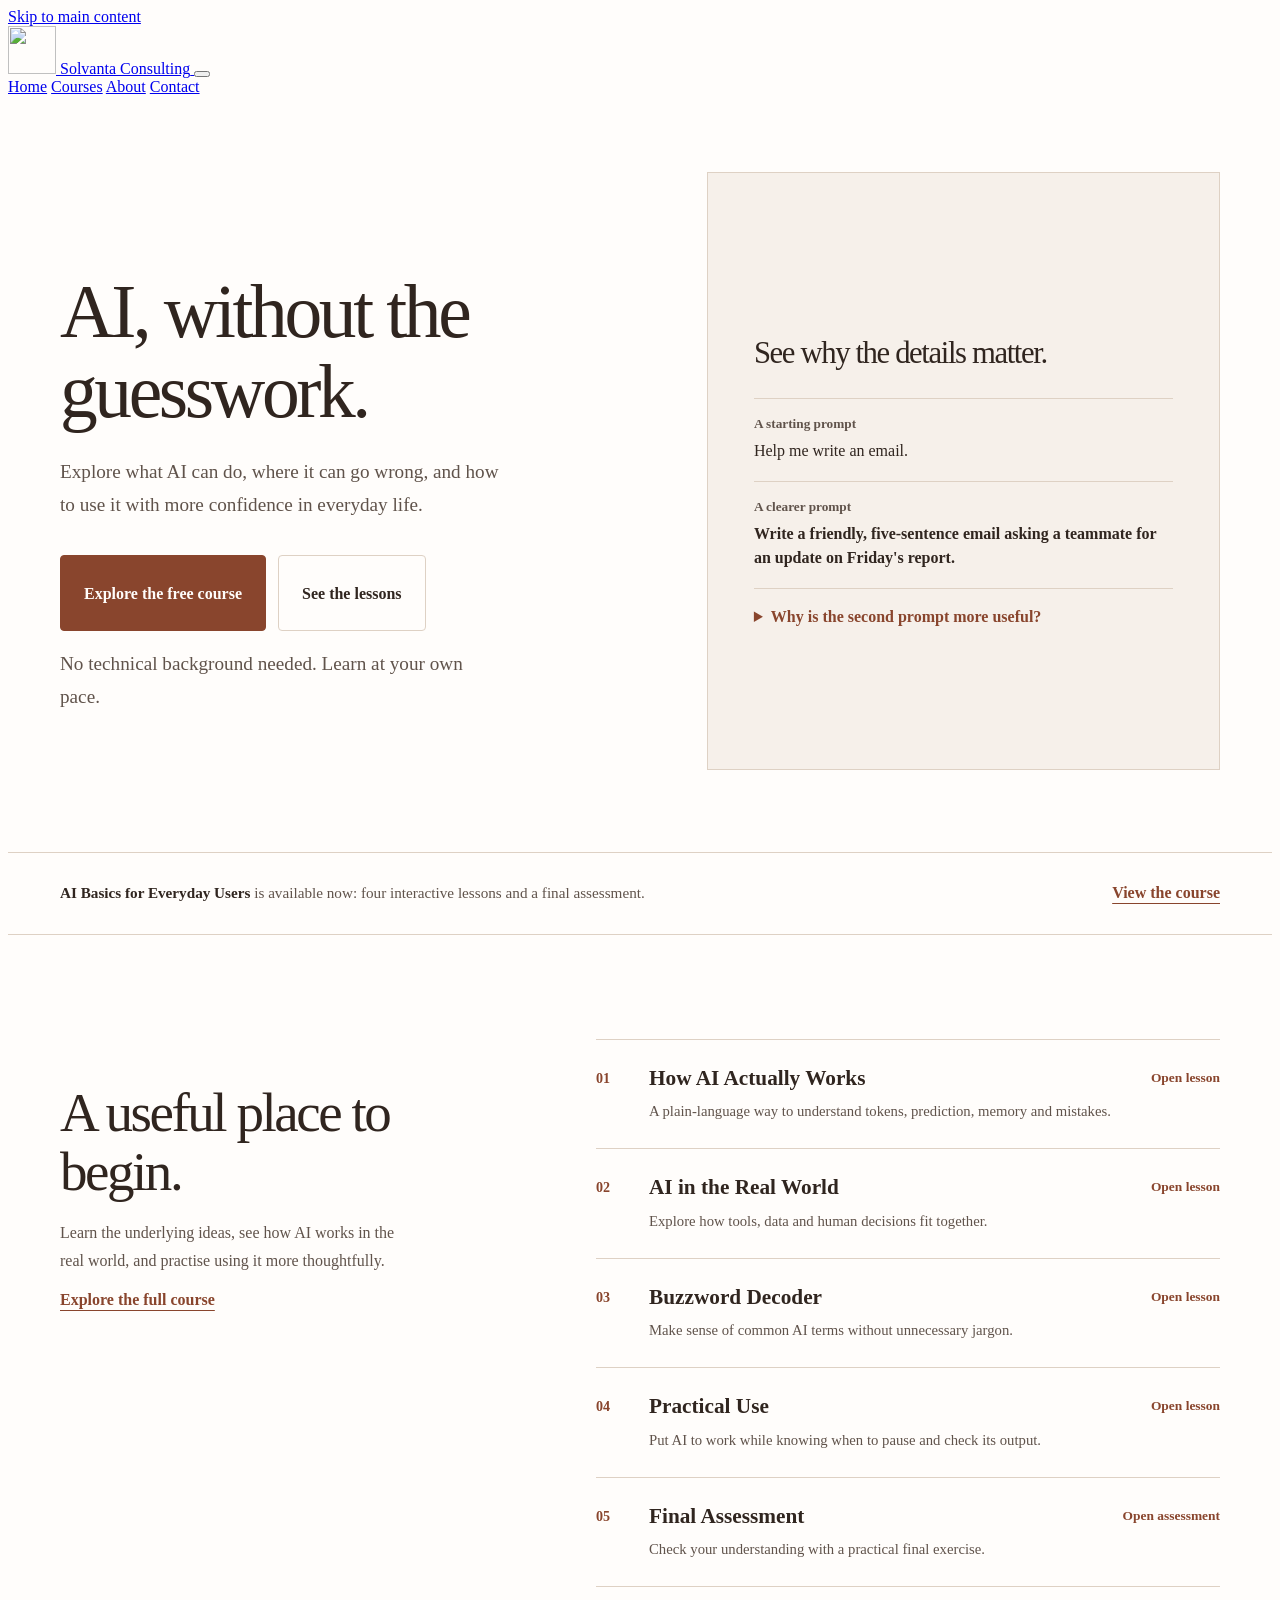
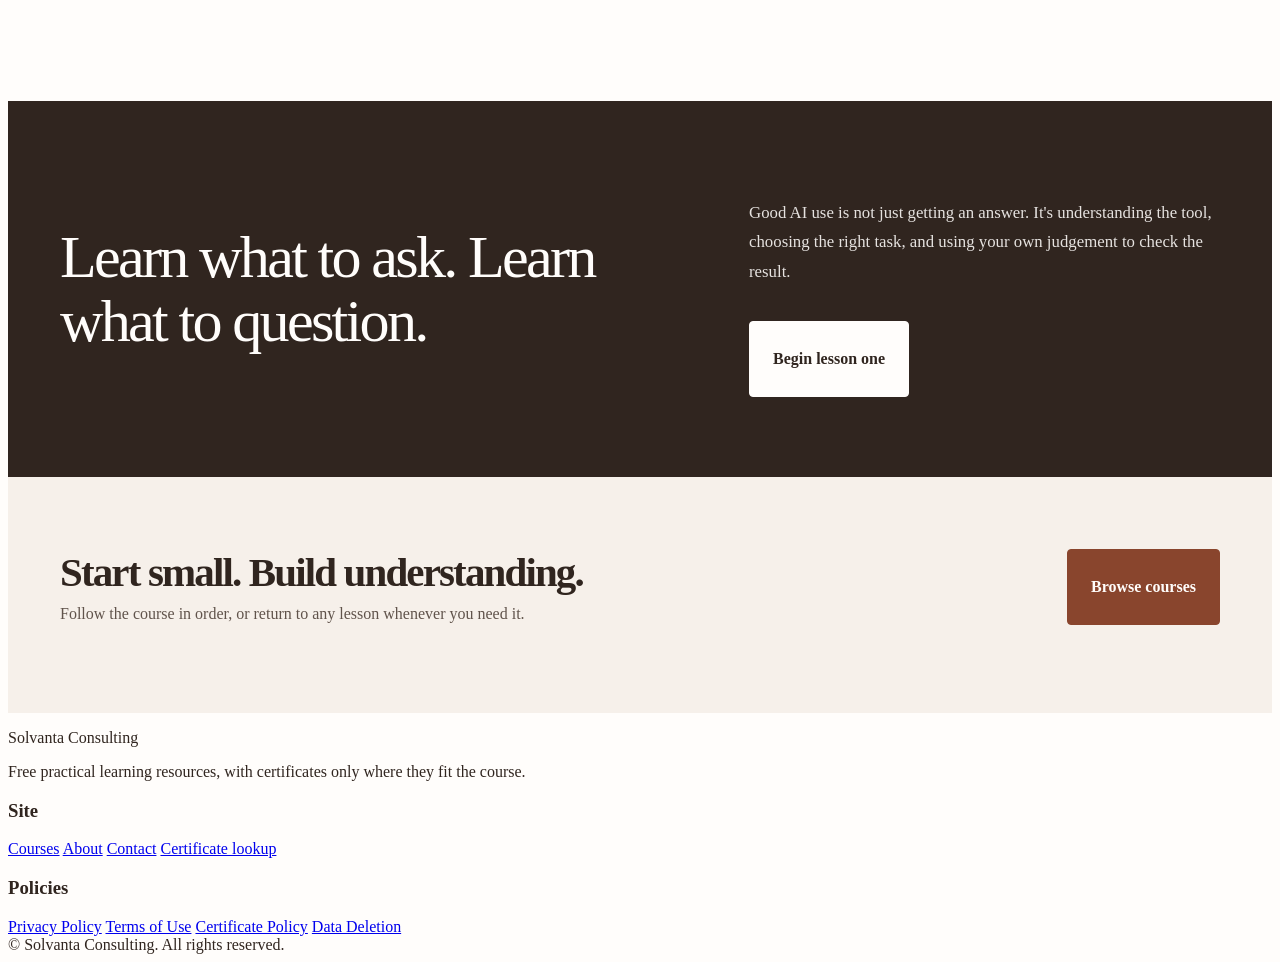
==== index.html @ 19f7e024 "Refine Solvanta homepage around practical AI learning and direct lessons" ====
<!DOCTYPE html>
<html lang='en'>
<head>
<meta charset='UTF-8' />
<meta name='viewport' content='width=device-width, initial-scale=1.0' />
<title>Solvanta Consulting | Learn AI without the guesswork</title>
<meta name='description' content='Understand AI with free, interactive lessons from Solvanta Consulting. Start with AI Basics for Everyday Users.' />
<link rel='stylesheet' href='assets/css/styles.css' />
<link rel="stylesheet" href="assets/css/editorial-learning.css" />
</head>
<body class="solvanta-home">
<a class='skip-link' href='#main-content'>Skip to main content</a>

<header class='site-header'>
<div class='header-inner'>
<a class='brand-link' href='/' aria-label='Solvanta Consulting home'>
<span class='brand-mark' aria-hidden='true'>
<img src='assets/img/logo-icon.svg' alt='' width='48' height='48' />
</span>
<span class='brand-text'>
<span class='brand-name'>Solvanta Consulting</span>
</span>
</a>
<button class='nav-toggle' type='button' aria-label='Open navigation menu' aria-expanded='false' data-nav-toggle>
<span aria-hidden='true'></span>
</button>
<nav class='site-nav' aria-label='Main navigation' data-nav-menu>
<a href='/'>Home</a>
<a href='/courses/'>Courses</a>
<a href='/about/'>About</a>
<a href='/contact/'>Contact</a>
</nav>
</div>
</header>


<main id='main-content'>
  <section class="home-hero" aria-labelledby="home-title">
    <div class="home-shell home-hero-inner">
      <div class="home-hero-copy">
        <h1 id="home-title">AI, without the guesswork.</h1>
        <p>Explore what AI can do, where it can go wrong, and how to use it with more confidence in everyday life.</p>
        <div class="home-actions">
          <a class="home-button" href="/courses/ai-basics-everyday/">Explore the free course</a>
          <a class="home-button home-button-secondary" href="#course-path">See the lessons</a>
        </div>
        <p class="home-helper">No technical background needed. Learn at your own pace.</p>
      </div>
      <aside class="home-example" aria-label="A practical example of improving an AI prompt">
        <h2>See why the details matter.</h2>
        <div class="home-prompt">
          <span class="home-prompt-label">A starting prompt</span>
          <p>Help me write an email.</p>
        </div>
        <div class="home-prompt home-prompt-improved">
          <span class="home-prompt-label">A clearer prompt</span>
          <p>Write a friendly, five-sentence email asking a teammate for an update on Friday's report.</p>
        </div>
        <details class="home-prompt-note">
          <summary>Why is the second prompt more useful?</summary>
          <p>It tells the tool what to write, who it's for, the tone to use, and how long the answer should be. The course helps you practise this kind of thinking.</p>
        </details>
      </aside>
    </div>
  </section>

  <section class="home-proof" aria-label="Course at a glance">
    <div class="home-shell home-proof-inner">
      <p><strong>AI Basics for Everyday Users</strong> is available now: four interactive lessons and a final assessment.</p>
      <a href="/courses/ai-basics-everyday/">View the course</a>
    </div>
  </section>

  <section class="home-path" id="course-path" aria-labelledby="path-title">
    <div class="home-shell home-path-layout">
      <div class="home-path-heading">
        <h2 id="path-title">A useful place to begin.</h2>
        <p>Learn the underlying ideas, see how AI works in the real world, and practise using it more thoughtfully.</p>
        <a class="home-text-link" href="/courses/ai-basics-everyday/">Explore the full course</a>
      </div>
      <ol class="home-lesson-list">
        <li><a class="home-lesson" href="/courses/ai-basics-everyday/modules/part-1-how-ai-works.html">
          <span class="home-lesson-index">01</span>
          <span><strong>How AI Actually Works</strong><small>A plain-language way to understand tokens, prediction, memory and mistakes.</small></span>
          <span class="home-lesson-open">Open lesson</span>
        </a></li>
        <li><a class="home-lesson" href="/courses/ai-basics-everyday/modules/part-2-real-world.html">
          <span class="home-lesson-index">02</span>
          <span><strong>AI in the Real World</strong><small>Explore how tools, data and human decisions fit together.</small></span>
          <span class="home-lesson-open">Open lesson</span>
        </a></li>
        <li><a class="home-lesson" href="/courses/ai-basics-everyday/modules/part-3-buzzword-decoder.html">
          <span class="home-lesson-index">03</span>
          <span><strong>Buzzword Decoder</strong><small>Make sense of common AI terms without unnecessary jargon.</small></span>
          <span class="home-lesson-open">Open lesson</span>
        </a></li>
        <li><a class="home-lesson" href="/courses/ai-basics-everyday/modules/part-4-practical-use.html">
          <span class="home-lesson-index">04</span>
          <span><strong>Practical Use</strong><small>Put AI to work while knowing when to pause and check its output.</small></span>
          <span class="home-lesson-open">Open lesson</span>
        </a></li>
        <li><a class="home-lesson" href="/courses/ai-basics-everyday/modules/assessment.html">
          <span class="home-lesson-index">05</span>
          <span><strong>Final Assessment</strong><small>Check your understanding with a practical final exercise.</small></span>
          <span class="home-lesson-open">Open assessment</span>
        </a></li>
      </ol>
    </div>
  </section>

  <section class="home-note" aria-labelledby="home-note-title">
    <div class="home-shell home-note-layout">
      <h2 id="home-note-title">Learn what to ask. Learn what to question.</h2>
      <div>
        <p>Good AI use is not just getting an answer. It's understanding the tool, choosing the right task, and using your own judgement to check the result.</p>
        <a class="home-button" href="/courses/ai-basics-everyday/modules/part-1-how-ai-works.html">Begin lesson one</a>
      </div>
    </div>
  </section>

  <section class="home-coda" aria-labelledby="home-coda-title">
    <div class="home-shell home-coda-inner">
      <div>
        <h2 id="home-coda-title">Start small. Build understanding.</h2>
        <p>Follow the course in order, or return to any lesson whenever you need it.</p>
      </div>
      <a class="home-button" href="/courses/">Browse courses</a>
    </div>
  </section>
</main>

<footer class='site-footer'>
<div class='container footer-layout'>
<div class='footer-brand'>
<p class='footer-title'>Solvanta Consulting</p>
<p class='muted'>Free practical learning resources, with certificates only where they fit the course.</p>
</div>
<div>
<h3>Site</h3>
<nav class='footer-links' aria-label='Footer site links'>
<a data-footer-link href='/courses/'>Courses</a>
<a data-footer-link href='/about/'>About</a>
<a data-footer-link href='/contact/'>Contact</a>
<a data-footer-link href='/verify/'>Certificate lookup</a>
</nav>
</div>
<div>
<h3>Policies</h3>
<nav class='footer-links' aria-label='Footer policy links'>
<a data-footer-link href='/privacy-policy/'>Privacy Policy</a>
<a data-footer-link href='/terms/'>Terms of Use</a>
<a data-footer-link href='/certificate-policy/'>Certificate Policy</a>
<a data-footer-link href='/data-deletion/'>Data Deletion</a>
</nav>
</div>
</div>
<div class='container footer-bottom'>
&copy; <span data-current-year></span> Solvanta Consulting. All rights reserved.
</div>
</footer>

<script src='assets/js/config.js?v=2'></script>
<script src='assets/js/main.js'></script>
</body>
</html>
---- assets/css/editorial-learning.css ----
/* Hallmark v2-inspired polish | Solvanta Consulting | brand: existing warm rust / editorial typography | signature: real before-and-after prompt example | preserved: static routing and course functionality */
/* Critique: replace generic marketing cards with a practical learner-first preview and direct lesson navigation. No invented metrics or social proof. */
:root {
  --home-paper: #fffdfb;
  --home-surface: #f6f0ea;
  --home-surface-strong: #efe3d7;
  --home-ink: #30251f;
  --home-ink-soft: #60534b;
  --home-accent: #89452d;
  --home-accent-hover: #6f3421;
  --home-line: #ded1c4;
  --home-white: #ffffff;
  --home-focus: #c4663e;
  --home-on-accent: #fffdfb;
  --home-shadow: 0 18px 44px rgba(48,37,31,.08);
}
html, body { overflow-x: clip; }
body.solvanta-home,
body.solvanta-courses {
  background: var(--home-paper);
  color: var(--home-ink);
}
.solvanta-home .site-header,
.solvanta-courses .site-header {
  background: var(--home-paper);
}
.solvanta-home main h1,
.solvanta-home main h2,
.solvanta-courses main h1,
.solvanta-courses main h2 {
  color: var(--home-ink);
  overflow-wrap: break-word;
  min-width: 0;
  letter-spacing: -.045em;
  line-height: 1.06;
}
.solvanta-home main p,
.solvanta-courses main p {
  color: var(--home-ink-soft);
}
.home-shell {
  width: min(100% - 56px, 1160px);
  margin-inline: auto;
}
.home-button {
  display: inline-flex;
  min-height: 50px;
  align-items: center;
  justify-content: center;
  border: 1px solid var(--home-accent);
  border-radius: 4px;
  padding: 12px 23px;
  background: var(--home-accent);
  color: var(--home-on-accent);
  text-decoration: none;
  font-family: var(--font-body);
  font-weight: 750;
  line-height: 1.2;
  transition: background .2s ease, color .2s ease, transform .2s ease;
}
.home-button:hover { background: var(--home-accent-hover); border-color: var(--home-accent-hover); transform: translateY(-2px); }
.home-button-secondary {
  background: transparent;
  color: var(--home-ink);
  border-color: var(--home-line);
}
.home-button-secondary:hover {
  background: var(--home-surface);
  color: var(--home-ink);
  border-color: var(--home-accent);
}
.solvanta-home main a:focus-visible,
.solvanta-home main summary:focus-visible,
.solvanta-courses main a:focus-visible,
.solvanta-courses main summary:focus-visible {
  outline: 3px solid var(--home-focus);
  outline-offset: 4px;
  transition: none;
}
.home-hero {
  border-bottom: 1px solid var(--home-line);
  background: var(--home-paper);
}
.home-hero-inner {
  display: grid;
  grid-template-columns: minmax(0, 1fr) minmax(0, .9fr);
  gap: clamp(42px, 6vw, 88px);
  align-items: center;
  min-height: 598px;
  padding-block: 76px 82px;
}
.home-hero-copy { min-width: 0; }
.home-hero h1 {
  max-width: 700px;
  margin-bottom: 24px;
  font-size: clamp(3.5rem, 5.9vw, 5.85rem);
  font-weight: 500;
}
.home-hero-copy > p {
  max-width: 440px;
  font-size: clamp(1.06rem, 1.5vw, 1.2rem);
  line-height: 1.7;
}
.home-actions { display: flex; flex-wrap: wrap; gap: 12px; margin-top: 34px; }
.home-helper { margin-top: 17px; font-size: .88rem; }
.home-example {
  align-self: stretch;
  min-width: 0;
  display: flex;
  flex-direction: column;
  justify-content: center;
  padding: clamp(28px, 4vw, 46px);
  background: var(--home-surface);
  border: 1px solid var(--home-line);
}
.home-example h2 {
  margin-bottom: 28px;
  max-width: 375px;
  font-family: var(--font-display);
  font-size: clamp(1.65rem, 2.4vw, 2.45rem);
  font-weight: 500;
}
.home-prompt {
  padding: 17px 0 18px;
  border-top: 1px solid var(--home-line);
}
.home-prompt p {
  margin: 7px 0 0;
  color: var(--home-ink) !important;
  font-size: 1rem;
  line-height: 1.5;
}
.home-prompt-label {
  display: block;
  color: var(--home-ink-soft);
  font-family: var(--font-body);
  font-size: .83rem;
  font-weight: 650;
}
.home-prompt-improved p { font-weight: 650; }
.home-prompt-note { border-top: 1px solid var(--home-line); padding-top: 14px; }
.home-prompt-note summary {
  color: var(--home-accent);
  font-weight: 750;
  cursor: pointer;
  padding: 5px 0;
}
.home-prompt-note p { margin: 10px 0 0; font-size: .93rem; line-height: 1.6; }
.home-proof {
  border-bottom: 1px solid var(--home-line);
  background: var(--home-paper);
}
.home-proof-inner {
  display: flex;
  justify-content: space-between;
  align-items: center;
  gap: 30px;
  padding-block: 29px;
}
.home-proof p { margin: 0; line-height: 1.5; font-size: .95rem; }
.home-proof strong { color: var(--home-ink); font-weight: 750; }
.home-proof a,
.home-text-link {
  color: var(--home-accent);
  font-weight: 750;
  text-underline-offset: 5px;
}
.home-path {
  padding-block: 104px 114px;
}
.home-path-layout {
  display: grid;
  grid-template-columns: minmax(0, .82fr) minmax(0, 1.18fr);
  gap: clamp(50px, 8vw, 115px);
}
.home-path-heading {
  max-width: 390px;
  align-self: start;
  position: sticky;
  top: 120px;
}
.home-path h2 {
  margin-bottom: 18px;
  font-size: clamp(2.65rem, 4.3vw, 4.4rem);
  font-weight: 500;
}
.home-path-heading p { max-width: 340px; line-height: 1.75; }
.home-lesson-list { margin: 0; padding: 0; list-style: none; border-top: 1px solid var(--home-line); }
.home-lesson-list li { margin: 0; padding: 0; border-bottom: 1px solid var(--home-line); }
.home-lesson {
  display: grid;
  grid-template-columns: 35px minmax(0, 1fr) auto;
  align-items: start;
  gap: 18px;
  padding: 25px 0;
  color: var(--home-ink);
  text-decoration: none;
  transition: padding .2s ease, background .2s ease;
}
.home-lesson:hover { padding-inline: 10px; background: var(--home-surface); }
.home-lesson-index { padding-top: 5px; color: var(--home-accent); font-size: .88rem; font-weight: 700; }
.home-lesson strong {
  display: block;
  font-size: clamp(1.08rem, 1.8vw, 1.33rem);
  font-weight: 750;
  line-height: 1.3;
}
.home-lesson small { display: block; margin-top: 8px; color: var(--home-ink-soft); font-size: .92rem; line-height: 1.55; }
.home-lesson-open { padding-top: 5px; color: var(--home-accent); font-size: .84rem; font-weight: 750; white-space: nowrap; }
.home-note {
  background: var(--home-ink);
  padding: 80px 0;
}
.home-note-layout {
  display: grid;
  grid-template-columns: minmax(0, 1.12fr) minmax(0, .88fr);
  gap: clamp(36px, 7vw, 92px);
  align-items: center;
}
.home-note h2 {
  color: var(--home-on-accent) !important;
  margin: 0;
  max-width: 660px;
  font-family: var(--font-display);
  font-size: clamp(2.5rem, 4.7vw, 4.7rem);
  font-weight: 500;
}
.home-note p { color: var(--home-on-accent) !important; opacity: .88; line-height: 1.75; font-size: 1.05rem; }
.home-note .home-button {
  margin-top: 18px;
  background: var(--home-on-accent);
  color: var(--home-ink);
  border-color: var(--home-on-accent);
}
.home-note .home-button:hover {
  background: var(--home-surface-strong);
  border-color: var(--home-surface-strong);
}
.home-coda {
  padding: 72px 0 88px;
  background: var(--home-surface);
}
.home-coda-inner { display: flex; align-items: center; justify-content: space-between; gap: 35px; }
.home-coda h2 { margin: 0; font-size: clamp(2.1rem, 3.2vw, 3.2rem); }
.home-coda p { margin: 10px 0 0; }
.home-coda .home-button { white-space: nowrap; }
/* Course catalogue */
.catalog-hero {
  padding: 96px 0 80px;
  border-bottom: 1px solid var(--home-line);
}
.catalog-hero h1 {
  max-width: 780px;
  font-size: clamp(3.7rem, 7vw, 6.7rem);
  margin-bottom: 22px;
  font-weight: 500;
}
.catalog-hero p { max-width: 650px; font-size: 1.17rem; line-height: 1.75; }
.catalog-feature { padding: 86px 0 68px; }
.catalog-feature-inner {
  display: grid;
  grid-template-columns: minmax(0, 1.05fr) minmax(0, .95fr);
  gap: clamp(42px, 6vw, 80px);
  align-items: end;
}
.catalog-feature h2 { max-width: 690px; font-size: clamp(2.6rem, 4.4vw, 4.45rem); font-weight: 500; }
.catalog-feature p { max-width: 520px; font-size: 1.04rem; line-height: 1.75; }
.catalog-meta {
  display: flex;
  gap: 10px 25px;
  flex-wrap: wrap;
  margin: 0 0 20px;
  color: var(--home-ink-soft);
  font-size: .9rem;
}
.catalog-meta span { display: inline-block; }
.catalog-feature .home-actions { margin-top: 24px; }
.catalog-modules { background: var(--home-surface); padding: 74px 0 98px; }
.catalog-modules-intro { max-width: 740px; margin-bottom: 35px; }
.catalog-modules h2 { font-size: clamp(2.4rem, 3.6vw, 3.5rem); font-weight: 500; margin-bottom: 12px; }
.catalog-modules-intro p { line-height: 1.7; }
.catalog-modules .home-lesson-list { border-color: var(--home-line); }
.catalog-modules .home-lesson { padding: 22px 0; grid-template-columns: 45px minmax(0, 1fr) auto; }
.catalog-modules .home-lesson:hover { background: var(--home-surface-strong); }
.catalog-end { padding: 82px 0 94px; }
.catalog-end-inner { display: flex; justify-content: space-between; gap: 35px; align-items: center; }
.catalog-end h2 { max-width: 700px; margin: 0; font-size: clamp(2.25rem, 3.9vw, 3.75rem); font-weight: 500; }
@media (max-width: 940px) {
  .home-shell { width: min(100% - 42px, 1160px); }
  .home-hero-inner { gap: 36px; min-height: auto; }
  .home-hero h1 { font-size: clamp(3.2rem, 6.5vw, 5rem); }
  .home-example { padding: 26px; }
  .home-path-layout { gap: 40px; }
}
@media (max-width: 720px) {
  .home-shell { width: min(100% - 36px, 1160px); }
  .home-hero-inner,
  .home-path-layout,
  .home-note-layout,
  .catalog-feature-inner { grid-template-columns: minmax(0, 1fr); }
  .home-hero-inner { padding-block: 58px 66px; gap: 32px; }
  .home-hero h1 { font-size: clamp(3.2rem, 10vw, 4.7rem); }
  .home-example { padding: 25px; }
  .home-example h2 { max-width: none; }
  .home-proof-inner, .home-coda-inner, .catalog-end-inner { flex-direction: column; align-items: flex-start; }
  .home-proof-inner { gap: 14px; padding-block: 24px; }
  .home-path { padding-block: 72px 78px; }
  .home-path-heading { position: static; }
  .home-path h2 { font-size: clamp(2.6rem, 8vw, 3.6rem); }
  .home-note { padding: 62px 0; }
  .home-coda { padding: 62px 0; }
  .catalog-hero { padding: 68px 0 58px; }
  .catalog-feature { padding-block: 68px; }
  .catalog-feature-inner { align-items: start; }
  .catalog-modules { padding-block: 60px 78px; }
  .catalog-end { padding-block: 68px; }
}
@media (max-width: 520px) {
  .home-shell { width: min(100% - 28px, 1160px); }
  .home-hero h1 { font-size: clamp(2.85rem, 11vw, 3.7rem); }
  .home-actions { flex-direction: column; align-items: stretch; }
  .home-button { width: 100%; text-align: center; }
  .home-lesson, .catalog-modules .home-lesson { gap: 10px; grid-template-columns: 25px minmax(0, 1fr); }
  .home-lesson-open { grid-column: 2; padding: 0; }
  .catalog-hero h1 { font-size: clamp(3.25rem, 12vw, 5rem); }
}
@media (prefers-reduced-motion: reduce) {
  .solvanta-home main *,
  .solvanta-courses main * {
    animation: none !important;
    transition: none !important;
    scroll-behavior: auto !important;
  }
}
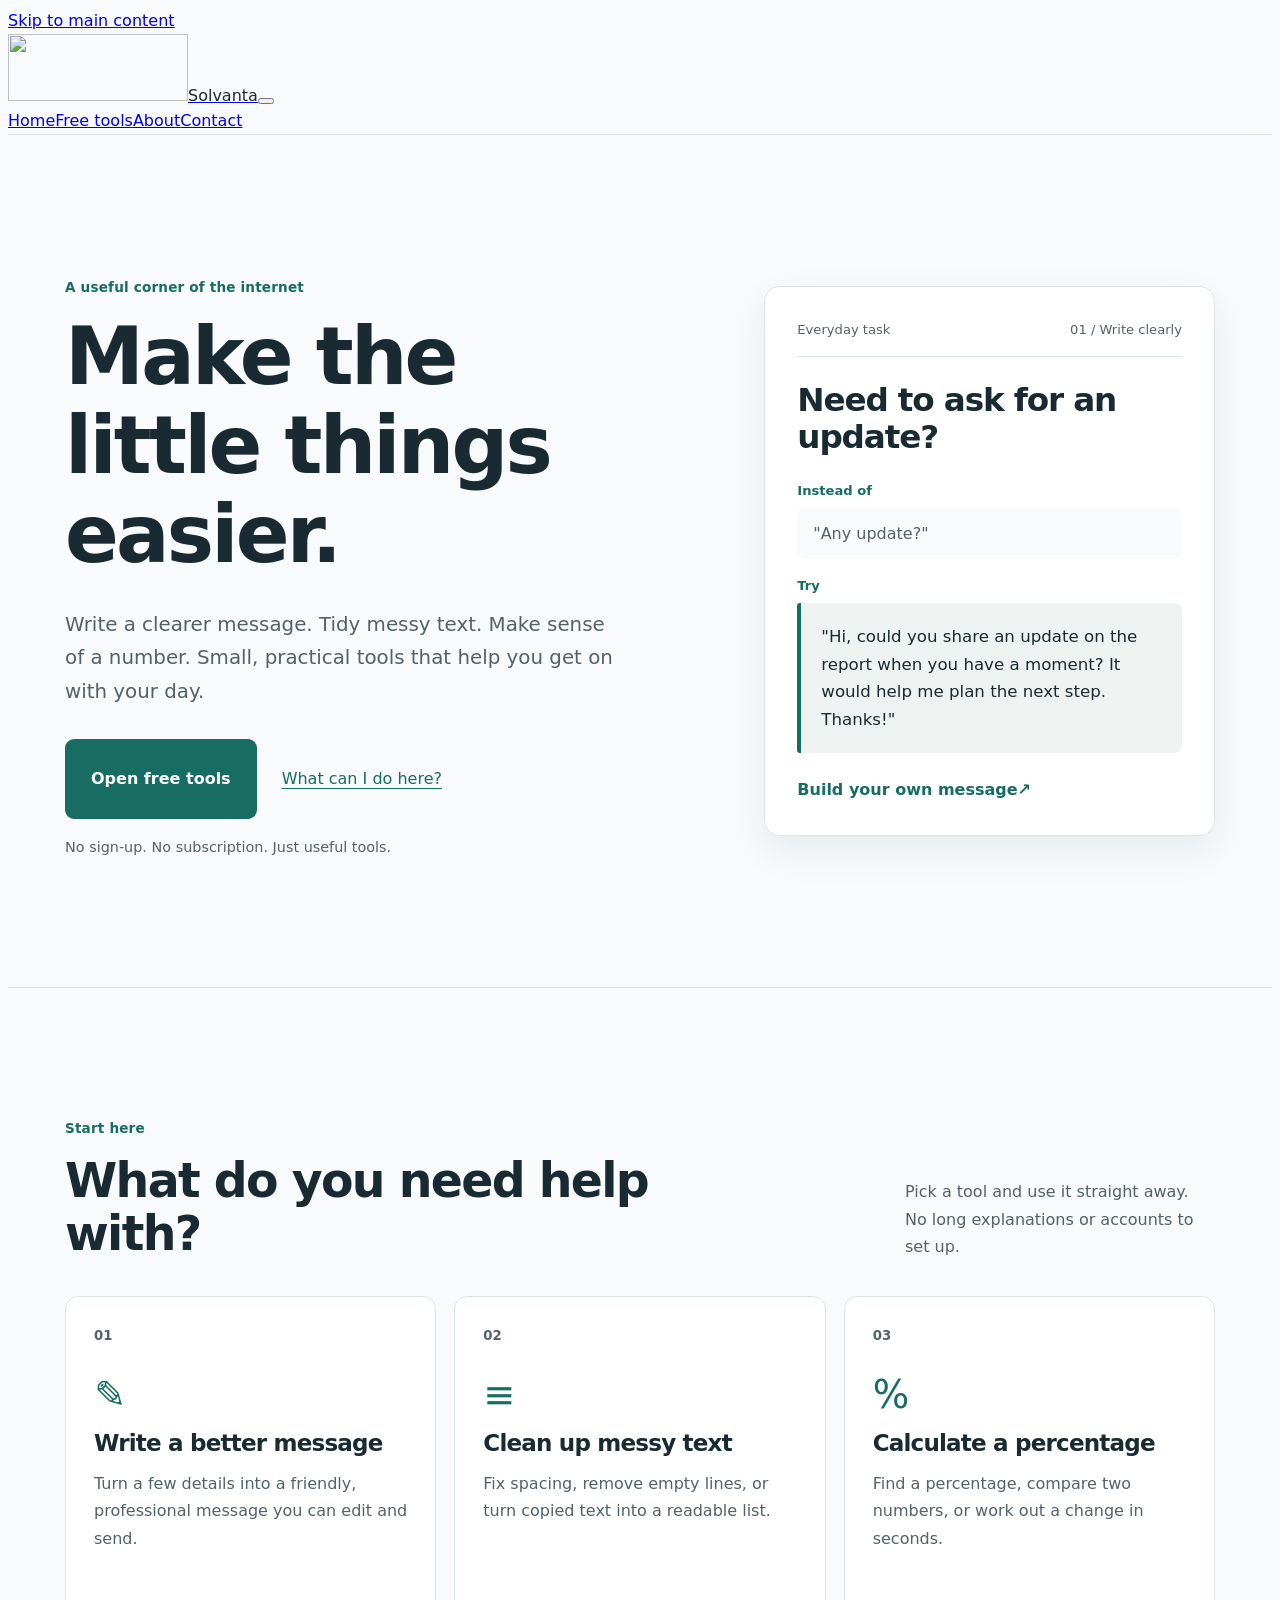
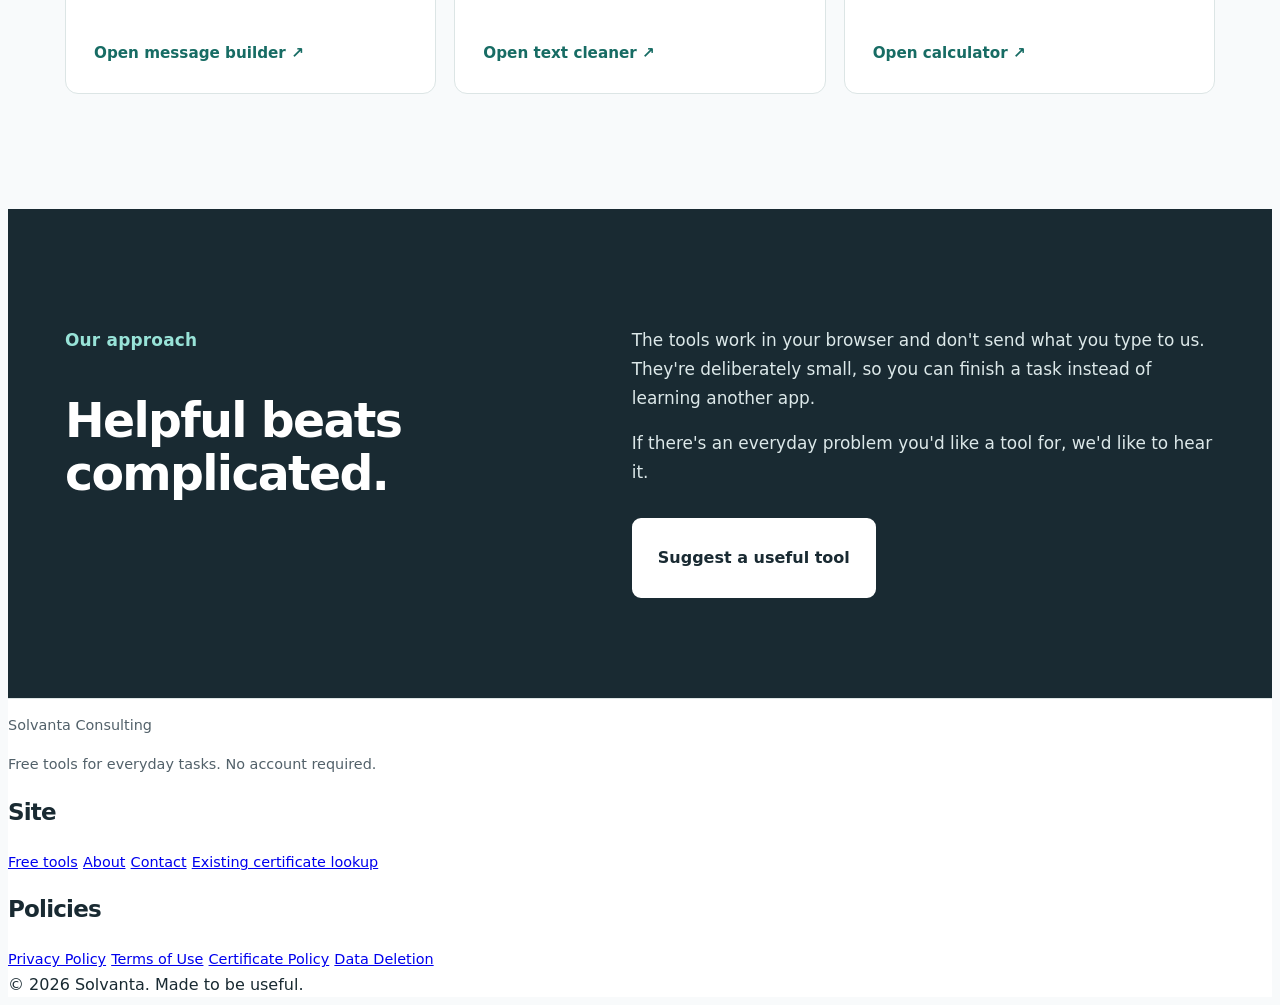
==== commit 9f9bc914: "Retire courses and relaunch Solvanta as free practical tools" ====
--- a/index.html
+++ b/index.html
@@ -1,165 +1,30 @@
-<!DOCTYPE html>
-<html lang='en'>
+<!doctype html>
+<html lang="en">
 <head>
-<meta charset='UTF-8' />
-<meta name='viewport' content='width=device-width, initial-scale=1.0' />
-<title>Solvanta Consulting | Learn AI without the guesswork</title>
-<meta name='description' content='Understand AI with free, interactive lessons from Solvanta Consulting. Start with AI Basics for Everyday Users.' />
-<link rel='stylesheet' href='assets/css/styles.css' />
-<link rel="stylesheet" href="assets/css/editorial-learning.css" />
+<meta charset="utf-8">
+<meta name="viewport" content="width=device-width,initial-scale=1">
+<meta name="theme-color" content="#f8fafb">
+<title>Free practical tools for everyday tasks | Solvanta</title>
+<meta name="description" content="Free browser-based tools to write clearer messages, clean copied text and calculate percentages. No account needed.">
+<meta property="og:type" content="website">
+<meta property="og:title" content="Free practical tools for everyday tasks | Solvanta">
+<meta property="og:description" content="Free browser-based tools to write clearer messages, clean copied text and calculate percentages. No account needed.">
+<meta property="og:image" content="https://solvantaconsulting.com/assets/img/logo-primary.svg">
+<link rel="icon" href="/assets/img/favicon.svg" type="image/svg+xml">
+<link rel="stylesheet" href="/assets/css/styles.css">
+<link rel="stylesheet" href="/assets/css/solvanta-tools.css">
 </head>
-<body class="solvanta-home">
-<a class='skip-link' href='#main-content'>Skip to main content</a>
-
-<header class='site-header'>
-<div class='header-inner'>
-<a class='brand-link' href='/' aria-label='Solvanta Consulting home'>
-<span class='brand-mark' aria-hidden='true'>
-<img src='assets/img/logo-icon.svg' alt='' width='48' height='48' />
-</span>
-<span class='brand-text'>
-<span class='brand-name'>Solvanta Consulting</span>
-</span>
-</a>
-<button class='nav-toggle' type='button' aria-label='Open navigation menu' aria-expanded='false' data-nav-toggle>
-<span aria-hidden='true'></span>
-</button>
-<nav class='site-nav' aria-label='Main navigation' data-nav-menu>
-<a href='/'>Home</a>
-<a href='/courses/'>Courses</a>
-<a href='/about/'>About</a>
-<a href='/contact/'>Contact</a>
-</nav>
-</div>
-</header>
-
-
-<main id='main-content'>
-  <section class="home-hero" aria-labelledby="home-title">
-    <div class="home-shell home-hero-inner">
-      <div class="home-hero-copy">
-        <h1 id="home-title">AI, without the guesswork.</h1>
-        <p>Explore what AI can do, where it can go wrong, and how to use it with more confidence in everyday life.</p>
-        <div class="home-actions">
-          <a class="home-button" href="/courses/ai-basics-everyday/">Explore the free course</a>
-          <a class="home-button home-button-secondary" href="#course-path">See the lessons</a>
-        </div>
-        <p class="home-helper">No technical background needed. Learn at your own pace.</p>
-      </div>
-      <aside class="home-example" aria-label="A practical example of improving an AI prompt">
-        <h2>See why the details matter.</h2>
-        <div class="home-prompt">
-          <span class="home-prompt-label">A starting prompt</span>
-          <p>Help me write an email.</p>
-        </div>
-        <div class="home-prompt home-prompt-improved">
-          <span class="home-prompt-label">A clearer prompt</span>
-          <p>Write a friendly, five-sentence email asking a teammate for an update on Friday's report.</p>
-        </div>
-        <details class="home-prompt-note">
-          <summary>Why is the second prompt more useful?</summary>
-          <p>It tells the tool what to write, who it's for, the tone to use, and how long the answer should be. The course helps you practise this kind of thinking.</p>
-        </details>
-      </aside>
-    </div>
-  </section>
-
-  <section class="home-proof" aria-label="Course at a glance">
-    <div class="home-shell home-proof-inner">
-      <p><strong>AI Basics for Everyday Users</strong> is available now: four interactive lessons and a final assessment.</p>
-      <a href="/courses/ai-basics-everyday/">View the course</a>
-    </div>
-  </section>
-
-  <section class="home-path" id="course-path" aria-labelledby="path-title">
-    <div class="home-shell home-path-layout">
-      <div class="home-path-heading">
-        <h2 id="path-title">A useful place to begin.</h2>
-        <p>Learn the underlying ideas, see how AI works in the real world, and practise using it more thoughtfully.</p>
-        <a class="home-text-link" href="/courses/ai-basics-everyday/">Explore the full course</a>
-      </div>
-      <ol class="home-lesson-list">
-        <li><a class="home-lesson" href="/courses/ai-basics-everyday/modules/part-1-how-ai-works.html">
-          <span class="home-lesson-index">01</span>
-          <span><strong>How AI Actually Works</strong><small>A plain-language way to understand tokens, prediction, memory and mistakes.</small></span>
-          <span class="home-lesson-open">Open lesson</span>
-        </a></li>
-        <li><a class="home-lesson" href="/courses/ai-basics-everyday/modules/part-2-real-world.html">
-          <span class="home-lesson-index">02</span>
-          <span><strong>AI in the Real World</strong><small>Explore how tools, data and human decisions fit together.</small></span>
-          <span class="home-lesson-open">Open lesson</span>
-        </a></li>
-        <li><a class="home-lesson" href="/courses/ai-basics-everyday/modules/part-3-buzzword-decoder.html">
-          <span class="home-lesson-index">03</span>
-          <span><strong>Buzzword Decoder</strong><small>Make sense of common AI terms without unnecessary jargon.</small></span>
-          <span class="home-lesson-open">Open lesson</span>
-        </a></li>
-        <li><a class="home-lesson" href="/courses/ai-basics-everyday/modules/part-4-practical-use.html">
-          <span class="home-lesson-index">04</span>
-          <span><strong>Practical Use</strong><small>Put AI to work while knowing when to pause and check its output.</small></span>
-          <span class="home-lesson-open">Open lesson</span>
-        </a></li>
-        <li><a class="home-lesson" href="/courses/ai-basics-everyday/modules/assessment.html">
-          <span class="home-lesson-index">05</span>
-          <span><strong>Final Assessment</strong><small>Check your understanding with a practical final exercise.</small></span>
-          <span class="home-lesson-open">Open assessment</span>
-        </a></li>
-      </ol>
-    </div>
-  </section>
-
-  <section class="home-note" aria-labelledby="home-note-title">
-    <div class="home-shell home-note-layout">
-      <h2 id="home-note-title">Learn what to ask. Learn what to question.</h2>
-      <div>
-        <p>Good AI use is not just getting an answer. It's understanding the tool, choosing the right task, and using your own judgement to check the result.</p>
-        <a class="home-button" href="/courses/ai-basics-everyday/modules/part-1-how-ai-works.html">Begin lesson one</a>
-      </div>
-    </div>
-  </section>
-
-  <section class="home-coda" aria-labelledby="home-coda-title">
-    <div class="home-shell home-coda-inner">
-      <div>
-        <h2 id="home-coda-title">Start small. Build understanding.</h2>
-        <p>Follow the course in order, or return to any lesson whenever you need it.</p>
-      </div>
-      <a class="home-button" href="/courses/">Browse courses</a>
-    </div>
-  </section>
-</main>
-
-<footer class='site-footer'>
-<div class='container footer-layout'>
-<div class='footer-brand'>
-<p class='footer-title'>Solvanta Consulting</p>
-<p class='muted'>Free practical learning resources, with certificates only where they fit the course.</p>
-</div>
-<div>
-<h3>Site</h3>
-<nav class='footer-links' aria-label='Footer site links'>
-<a data-footer-link href='/courses/'>Courses</a>
-<a data-footer-link href='/about/'>About</a>
-<a data-footer-link href='/contact/'>Contact</a>
-<a data-footer-link href='/verify/'>Certificate lookup</a>
-</nav>
-</div>
-<div>
-<h3>Policies</h3>
-<nav class='footer-links' aria-label='Footer policy links'>
-<a data-footer-link href='/privacy-policy/'>Privacy Policy</a>
-<a data-footer-link href='/terms/'>Terms of Use</a>
-<a data-footer-link href='/certificate-policy/'>Certificate Policy</a>
-<a data-footer-link href='/data-deletion/'>Data Deletion</a>
-</nav>
-</div>
-</div>
-<div class='container footer-bottom'>
-&copy; <span data-current-year></span> Solvanta Consulting. All rights reserved.
-</div>
-</footer>
-
-<script src='assets/js/config.js?v=2'></script>
-<script src='assets/js/main.js'></script>
-</body>
-</html>
+<body class="sv-site">
+<a href="#main-content" class="skip-link">Skip to main content</a>
+<header class="site-header"><div class="header-inner"><a href="/" class="brand-link" aria-label="Solvanta home"><span class="brand-mark"><img src="/assets/img/logo-icon.svg" width="48" height="48" alt=""></span><span class="brand-text"><span class="brand-name">Solvanta</span></span></a><button class="nav-toggle" type="button" data-nav-toggle aria-expanded="false" aria-label="Open navigation menu"><span aria-hidden="true"></span></button><nav class="site-nav" data-nav-menu aria-label="Main navigation"><a href="/">Home</a><a href="/tools/">Free tools</a><a href="/about/">About</a><a href="/contact/">Contact</a></nav></div></header><main id="main-content">
+<section class="sv-hero"><div class="sv-shell sv-hero-grid">
+  <div><p class="sv-small">A useful corner of the internet</p><h1>Make the little things easier.</h1><p class="sv-hero-intro">Write a clearer message. Tidy messy text. Make sense of a number. Small, practical tools that help you get on with your day.</p><div class="sv-actions"><a class="sv-btn" href="/tools/">Open free tools</a><a class="sv-link" href="#what-you-can-do">What can I do here?</a></div><p class="sv-note">No sign-up. No subscription. Just useful tools.</p></div>
+  <div class="sv-preview" aria-label="A message writing example"><div class="sv-preview-head"><span>Everyday task</span><span>01 / Write clearly</span></div><h2>Need to ask for an update?</h2><p class="sv-sample-label">Instead of</p><p class="sv-sample-old">"Any update?"</p><p class="sv-sample-label">Try</p><blockquote class="sv-sample-new">"Hi, could you share an update on the report when you have a moment? It would help me plan the next step. Thanks!"</blockquote><a href="/tools/#message-tool">Build your own message <span aria-hidden="true">↗</span></a></div>
+</div></section>
+<section class="sv-section" id="what-you-can-do"><div class="sv-shell"><div class="sv-heading"><div><p class="sv-small">Start here</p><h2>What do you need help with?</h2></div><p>Pick a tool and use it straight away. No long explanations or accounts to set up.</p></div><div class="sv-grid">
+<a class="sv-tool-card" href="/tools/#message-tool"><span class="sv-card-num">01</span><span class="sv-card-symbol" aria-hidden="true">✎</span><h3>Write a better message</h3><p>Turn a few details into a friendly, professional message you can edit and send.</p><span class="sv-card-end">Open message builder <span aria-hidden="true">↗</span></span></a>
+<a class="sv-tool-card" href="/tools/#text-tool"><span class="sv-card-num">02</span><span class="sv-card-symbol" aria-hidden="true">≡</span><h3>Clean up messy text</h3><p>Fix spacing, remove empty lines, or turn copied text into a readable list.</p><span class="sv-card-end">Open text cleaner <span aria-hidden="true">↗</span></span></a>
+<a class="sv-tool-card" href="/tools/#percent-tool"><span class="sv-card-num">03</span><span class="sv-card-symbol" aria-hidden="true">%</span><h3>Calculate a percentage</h3><p>Find a percentage, compare two numbers, or work out a change in seconds.</p><span class="sv-card-end">Open calculator <span aria-hidden="true">↗</span></span></a>
+</div></div></section>
+<section class="sv-values"><div class="sv-shell sv-values-grid"><div><p class="sv-small">Our approach</p><h2>Helpful beats complicated.</h2></div><div><p>The tools work in your browser and don't send what you type to us. They're deliberately small, so you can finish a task instead of learning another app.</p><p>If there's an everyday problem you'd like a tool for, we'd like to hear it.</p><a class="sv-btn sv-btn-light" href="/contact/">Suggest a useful tool</a></div></div></section>
+</main><footer class="site-footer"><div class="container footer-layout"><div class="footer-brand"><p class="footer-title">Solvanta</p><p class="muted">Little tools for everyday tasks. Free to use, no account required.</p></div><div><h3>Explore</h3><nav class="footer-links" aria-label="Footer site links"><a data-footer-link href="/tools/">Free tools</a><a data-footer-link href="/about/">About</a><a data-footer-link href="/contact/">Contact</a><a data-footer-link href="/verify/">Existing certificate lookup</a></nav></div><div><h3>Information</h3><nav class="footer-links" aria-label="Footer policy links"><a data-footer-link href="/privacy-policy/">Privacy</a><a data-footer-link href="/terms/">Terms</a><a data-footer-link href="/certificate-policy/">Certificate policy</a><a data-footer-link href="/data-deletion/">Data deletion</a></nav></div></div><div class="container footer-bottom">© <span data-current-year></span> Solvanta. Made to be useful.</div></footer><script src="/assets/js/main.js"></script></body></html>
--- a/assets/css/solvanta-tools.css
+++ b/assets/css/solvanta-tools.css
@@ -0,0 +1,99 @@
+/* Solvanta: simple, practical, responsive tools; shared across current public pages. */
+:root{--sv-ink:#192a32;--sv-ink-2:#52616a;--sv-bg:#f8fafb;--sv-white:#fff;--sv-soft:#eef3f2;--sv-line:#dce5e5;--sv-accent:#176c64;--sv-accent-dark:#0d514a;--sv-warm:#f2e9db;--sv-focus:#cb773b;--sv-shadow:0 15px 40px rgba(17,49,53,.07)}
+html{scroll-behavior:smooth}
+.sv-site{background:var(--sv-bg);color:var(--sv-ink);font-family:var(--font-body,system-ui,sans-serif);line-height:1.6}
+.sv-site main{overflow-x:clip}
+.sv-site h1,.sv-site h2,.sv-site h3{color:var(--sv-ink);letter-spacing:-.035em;line-height:1.12}
+.sv-site h1{font-size:clamp(3rem,6.2vw,6.3rem);font-weight:650}
+.sv-site h2{font-size:clamp(2rem,3.7vw,3.65rem);font-weight:620}
+.sv-site h3{font-size:clamp(1.35rem,1.8vw,1.65rem);font-weight:700}
+.sv-site p{color:var(--sv-ink-2);line-height:1.7}
+.sv-site :is(a,button,input,textarea,select,summary):focus-visible{outline:3px solid var(--sv-focus);outline-offset:3px}
+.sv-shell{width:min(100% - 56px,1150px);margin-inline:auto}
+.sv-site .site-header{background:var(--sv-bg);border-bottom:1px solid var(--sv-line)}
+.sv-site .brand-text .brand-name{color:var(--sv-ink)}
+.sv-site .site-nav a.active{color:var(--sv-accent)}
+.sv-small,.sv-step{font-size:.85rem;font-weight:750;color:var(--sv-accent)!important;letter-spacing:.012em}
+.sv-hero{background:var(--sv-bg);border-bottom:1px solid var(--sv-line)}
+.sv-hero-grid{display:grid;grid-template-columns:minmax(0,1.15fr) minmax(0,.85fr);gap:clamp(42px,7vw,100px);align-items:center;padding-block:clamp(68px,10vw,130px)}
+.sv-hero h1{max-width:740px;margin:12px 0 28px}
+.sv-hero-intro{max-width:550px;font-size:clamp(1.1rem,1.55vw,1.28rem)}
+.sv-actions{display:flex;flex-wrap:wrap;align-items:center;gap:25px;margin-top:30px}
+.sv-btn{display:inline-flex;justify-content:center;align-items:center;min-height:50px;padding:13px 24px;background:var(--sv-accent);color:#fff!important;border:2px solid var(--sv-accent);border-radius:9px;text-decoration:none;font:700 1rem/1.3 var(--font-body,system-ui,sans-serif);cursor:pointer;transition:background .17s,transform .17s}
+.sv-btn:hover{background:var(--sv-accent-dark);border-color:var(--sv-accent-dark);transform:translateY(-1px)}
+.sv-link,.sv-site main a:not(.sv-btn):not(.sv-tool-card){color:var(--sv-accent);text-underline-offset:4px}
+.sv-note{font-size:.9rem;margin:16px 0 0}
+.sv-preview{padding:32px;background:var(--sv-white);border:1px solid var(--sv-line);border-radius:15px;box-shadow:var(--sv-shadow)}
+.sv-preview-head{display:flex;justify-content:space-between;gap:18px;border-bottom:1px solid var(--sv-line);padding-bottom:16px;color:var(--sv-ink-2);font-size:.82rem}
+.sv-preview h2{font-size:clamp(1.8rem,2.55vw,2.5rem);margin:25px 0 24px}
+.sv-sample-label{font-size:.82rem;font-weight:700;margin:16px 0 6px;color:var(--sv-accent)!important}
+.sv-sample-old{padding:12px 16px;background:var(--sv-bg);border-radius:8px;margin:0;color:var(--sv-ink-2)}
+.sv-sample-new{margin:0;padding:20px;border-left:4px solid var(--sv-accent);background:var(--sv-soft);color:var(--sv-ink);border-radius:3px 8px 8px 3px;font-size:1.04rem;line-height:1.65}
+.sv-preview>a{display:inline-flex;margin-top:24px;font-weight:750;text-decoration:none}
+.sv-section{padding-block:clamp(70px,9vw,116px)}
+.sv-heading{display:flex;align-items:end;justify-content:space-between;gap:60px;margin-bottom:36px}
+.sv-heading h2{max-width:680px;margin:10px 0 0}
+.sv-heading>p{max-width:310px;margin:0}
+.sv-grid{display:grid;grid-template-columns:repeat(3,minmax(0,1fr));gap:18px}
+.sv-tool-card{position:relative;display:flex;flex-direction:column;min-height:340px;padding:28px;background:var(--sv-white);border:1px solid var(--sv-line);border-radius:13px;text-decoration:none!important;color:var(--sv-ink)!important;transition:border .16s,transform .16s,box-shadow .16s}
+.sv-tool-card:hover{border-color:var(--sv-accent);transform:translateY(-3px);box-shadow:var(--sv-shadow)}
+.sv-card-num{font-size:.83rem;font-weight:700;color:var(--sv-ink-2)}
+.sv-card-symbol{font-size:2.4rem;font-weight:500;line-height:1.1;color:var(--sv-accent);margin:28px 0 15px}
+.sv-tool-card h3{margin:0 0 13px}
+.sv-tool-card p{margin:0}
+.sv-card-end{margin-top:auto;padding-top:30px;color:var(--sv-accent);font-weight:750;font-size:.95rem}
+.sv-values{background:var(--sv-ink);padding-block:clamp(60px,8vw,100px)}
+.sv-values-grid{display:grid;grid-template-columns:minmax(0,.9fr) minmax(0,1.1fr);gap:clamp(35px,7vw,110px)}
+.sv-values h2{color:var(--sv-white)!important}
+.sv-values p{color:#dce8e9!important;font-size:1.06rem}
+.sv-values .sv-small{color:#98e3d8!important}
+.sv-btn-light{background:#fff!important;color:var(--sv-ink)!important;border-color:#fff!important;margin-top:14px}
+.sv-btn-light:hover{background:#e9f2f1!important;border-color:#e9f2f1!important}
+.sv-page-top{padding-block:clamp(65px,10vw,112px);border-bottom:1px solid var(--sv-line)}
+.sv-page-top h1{max-width:930px;margin:10px 0 24px}
+.sv-page-top p{max-width:700px;font-size:1.18rem}
+.sv-page-top .sv-btn{margin-top:24px}
+.sv-back{display:inline-flex;margin-bottom:18px}
+.sv-jump{display:flex;gap:12px;flex-wrap:wrap;margin-top:30px}
+.sv-jump a{display:inline-flex;padding:9px 15px;border:1px solid var(--sv-line);background:#fff;border-radius:50px;text-decoration:none;font-weight:700;font-size:.9rem}
+.sv-workspace{padding-block:clamp(65px,8vw,108px);scroll-margin-top:80px}
+.sv-workspace-alt{background:#eef4f2}
+.sv-workspace-grid{display:grid;grid-template-columns:minmax(0,.75fr) minmax(0,1.1fr);gap:clamp(35px,9vw,120px);align-items:start}
+.sv-tool-intro h2{margin:15px 0 22px}
+.sv-tool-intro p{font-size:1.06rem}
+.sv-panel{background:var(--sv-white);padding:clamp(22px,3.5vw,42px);border-radius:15px;border:1px solid var(--sv-line);box-shadow:var(--sv-shadow)}
+.sv-field{margin-bottom:19px}
+.sv-field label,.sv-result label{display:block;font-weight:750;color:var(--sv-ink);margin:0 0 7px;font-size:.96rem}
+.sv-field label span{font-weight:400;color:var(--sv-ink-2);font-size:.85rem}
+.sv-site .sv-field :is(input,select,textarea),.sv-site .sv-result textarea{display:block;width:100%;min-width:0;max-width:100%;border:1px solid #adbcbd;border-radius:8px;padding:12px 14px;min-height:48px;font:inherit;color:var(--sv-ink);background:#fff}
+.sv-site .sv-field textarea,.sv-site .sv-result textarea{min-height:105px;resize:vertical}
+.sv-site .sv-field :is(input,textarea)::placeholder{color:#687980}
+.sv-two-fields{display:grid;grid-template-columns:repeat(2,minmax(0,1fr));gap:15px}
+.sv-panel .sv-btn{margin-top:3px}
+.sv-result{margin-top:28px;padding-top:24px;border-top:1px solid var(--sv-line)}
+.sv-result[hidden]{display:none!important}
+.sv-site .sv-result textarea{background:var(--sv-bg);min-height:140px}
+.sv-copy{margin-top:12px;padding:10px 17px;background:var(--sv-soft);border:1px solid var(--sv-line);color:var(--sv-accent);border-radius:7px;cursor:pointer;font-weight:750}
+.sv-copy:hover{border-color:var(--sv-accent)}
+.sv-status{min-height:20px;margin:12px 0 0;font-size:.9rem;color:var(--sv-accent)!important}
+.sv-numeric-result output{display:block;font-size:clamp(2.3rem,5vw,3.8rem);font-weight:700;line-height:1.3;overflow-wrap:anywhere;color:var(--sv-ink)}
+.sv-numeric-result p:last-child{font-size:.94rem;margin:8px 0 0}
+.sv-endnote{text-align:center;padding-block:90px 105px}
+.sv-endnote h2{max-width:720px;margin-inline:auto}
+.sv-endnote p{max-width:640px;margin:15px auto 25px}
+.sv-story{display:grid;grid-template-columns:minmax(0,.8fr) minmax(0,1.2fr);gap:clamp(35px,8vw,110px)}
+.sv-story h2{margin-top:0}
+.sv-story p{font-size:1.08rem}
+.sv-story .sv-btn{margin-top:17px}
+.sv-quiet{background:var(--sv-soft)}
+.sv-form-layout{display:grid;grid-template-columns:minmax(0,.75fr) minmax(0,1.15fr);gap:clamp(35px,8vw,100px)}
+.sv-check{display:flex;align-items:flex-start;gap:12px;margin-bottom:18px;color:var(--sv-ink);font-size:.92rem}
+.sv-check input{margin-top:5px;accent-color:var(--sv-accent)}
+.sv-prose{max-width:730px}.sv-prose h2{font-size:1.65rem;margin:32px 0 10px}.sv-prose p{font-size:1.02rem}
+.sv-site .site-footer{background:#fff;border-top:1px solid var(--sv-line)}
+.sv-site .site-footer :is(p,a){font-size:.9rem}
+.sv-site .site-footer a:focus-visible{outline:3px solid var(--sv-focus)}
+@media(max-width:950px){.sv-hero-grid{grid-template-columns:minmax(0,1fr) minmax(0,1fr);gap:32px}.sv-hero h1{font-size:clamp(2.7rem,6.2vw,4.2rem)}.sv-tool-card{padding:23px}.sv-workspace-grid{gap:50px}}
+@media(max-width:740px){.sv-shell{width:min(100% - 34px,1150px)}.sv-hero-grid,.sv-values-grid,.sv-workspace-grid,.sv-story,.sv-form-layout{grid-template-columns:minmax(0,1fr)}.sv-hero-grid{padding-block:62px 75px;gap:35px}.sv-hero h1{font-size:clamp(3.1rem,10vw,4.4rem)}.sv-grid{grid-template-columns:minmax(0,1fr)}.sv-tool-card{min-height:280px}.sv-heading{display:block}.sv-heading>p{margin-top:17px}.sv-preview{padding:25px}.sv-values{padding-block:65px}.sv-page-top{padding-block:65px}.sv-jump{gap:8px}.sv-workspace{padding-block:65px}.sv-tool-intro h2{margin-bottom:12px}.sv-endnote{padding-block:70px}}
+@media(max-width:390px){.sv-shell{width:min(100% - 26px,1150px)}.sv-hero h1{font-size:2.8rem}.sv-two-fields{grid-template-columns:1fr}.sv-actions{gap:14px}.sv-actions .sv-btn{width:100%}}
+@media(prefers-reduced-motion:reduce){html{scroll-behavior:auto}.sv-site *{animation:none!important;transition:none!important}}
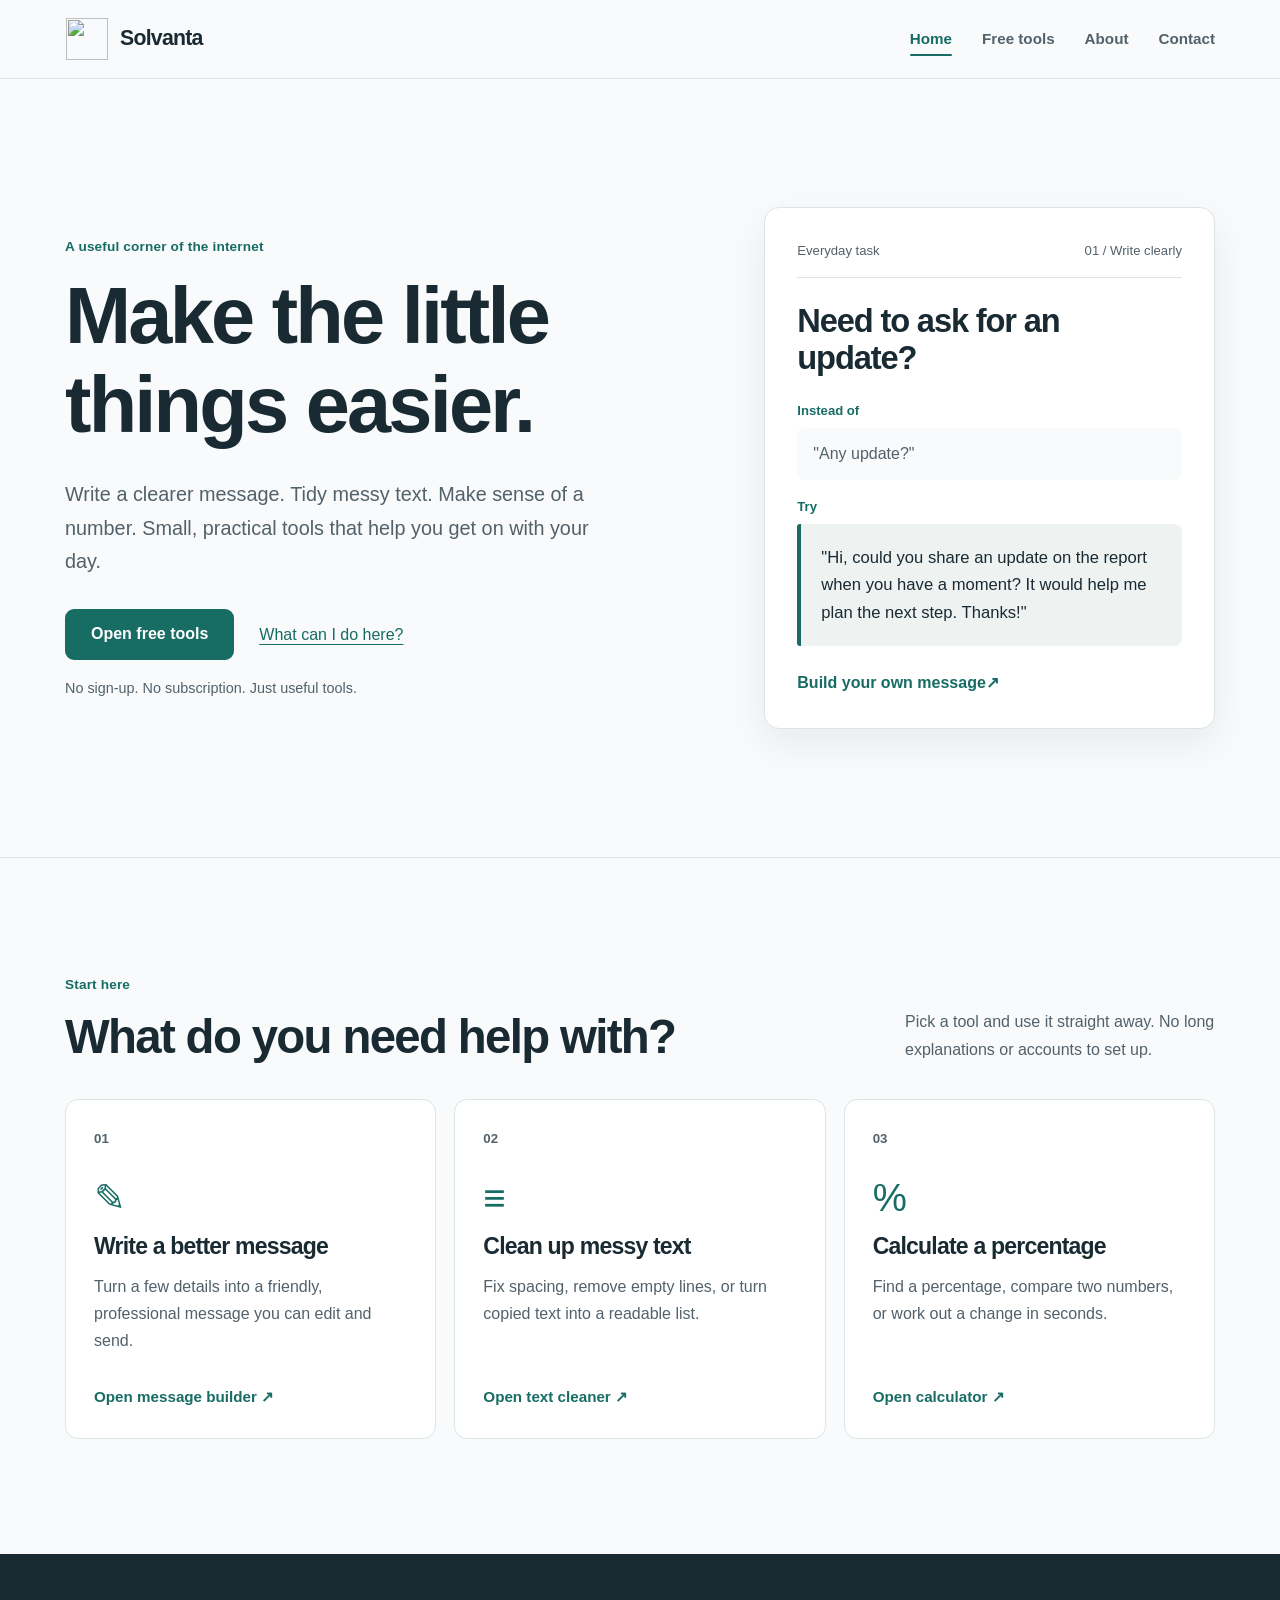
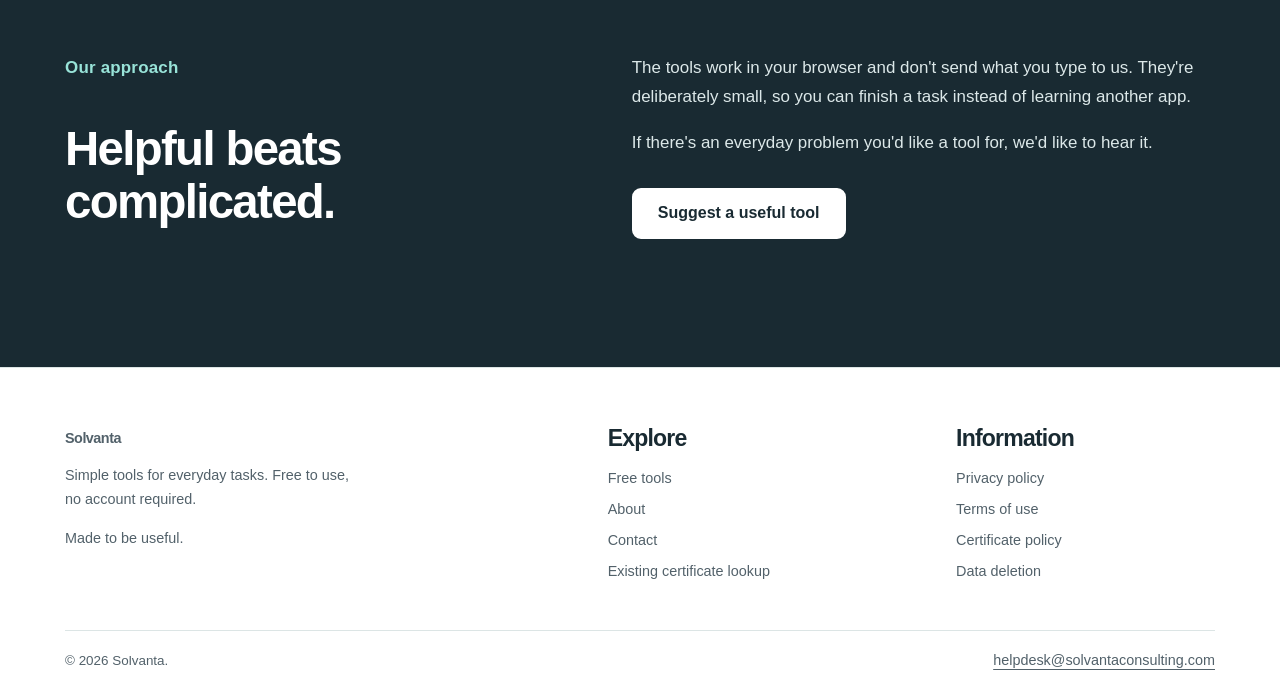
==== commit a97cc334: "Unify every Solvanta public page and remove legacy site chrome" ====
--- a/index.html
+++ b/index.html
@@ -5,18 +5,26 @@
 <meta name="viewport" content="width=device-width,initial-scale=1">
 <meta name="theme-color" content="#f8fafb">
 <title>Free practical tools for everyday tasks | Solvanta</title>
-<meta name="description" content="Free browser-based tools to write clearer messages, clean copied text and calculate percentages. No account needed.">
+<meta name="description" content="Write clearer messages, tidy text and work out percentages with free tools that work in your browser.">
+<link rel="canonical" href="https://solvantaconsulting.com/">
 <meta property="og:type" content="website">
 <meta property="og:title" content="Free practical tools for everyday tasks | Solvanta">
-<meta property="og:description" content="Free browser-based tools to write clearer messages, clean copied text and calculate percentages. No account needed.">
-<meta property="og:image" content="https://solvantaconsulting.com/assets/img/logo-primary.svg">
+<meta property="og:description" content="Write clearer messages, tidy text and work out percentages with free tools that work in your browser.">
 <link rel="icon" href="/assets/img/favicon.svg" type="image/svg+xml">
 <link rel="stylesheet" href="/assets/css/styles.css">
 <link rel="stylesheet" href="/assets/css/solvanta-tools.css">
 </head>
 <body class="sv-site">
 <a href="#main-content" class="skip-link">Skip to main content</a>
-<header class="site-header"><div class="header-inner"><a href="/" class="brand-link" aria-label="Solvanta home"><span class="brand-mark"><img src="/assets/img/logo-icon.svg" width="48" height="48" alt=""></span><span class="brand-text"><span class="brand-name">Solvanta</span></span></a><button class="nav-toggle" type="button" data-nav-toggle aria-expanded="false" aria-label="Open navigation menu"><span aria-hidden="true"></span></button><nav class="site-nav" data-nav-menu aria-label="Main navigation"><a href="/">Home</a><a href="/tools/">Free tools</a><a href="/about/">About</a><a href="/contact/">Contact</a></nav></div></header><main id="main-content">
+<header class="site-header">
+<div class="header-inner">
+<a href="/" class="brand-link" aria-label="Solvanta home"><span class="brand-mark"><img src="/assets/img/logo-icon.svg" width="42" height="42" alt=""></span><span class="brand-text"><span class="brand-name">Solvanta</span></span></a>
+<button class="nav-toggle" type="button" data-nav-toggle aria-expanded="false" aria-controls="site-main-nav" aria-label="Open navigation menu"><span aria-hidden="true"></span></button>
+<nav class="site-nav" id="site-main-nav" data-nav-menu aria-label="Main navigation">
+<a href="/">Home</a><a href="/tools/">Free tools</a><a href="/about/">About</a><a href="/contact/">Contact</a>
+</nav>
+</div>
+</header><main id="main-content">
 <section class="sv-hero"><div class="sv-shell sv-hero-grid">
   <div><p class="sv-small">A useful corner of the internet</p><h1>Make the little things easier.</h1><p class="sv-hero-intro">Write a clearer message. Tidy messy text. Make sense of a number. Small, practical tools that help you get on with your day.</p><div class="sv-actions"><a class="sv-btn" href="/tools/">Open free tools</a><a class="sv-link" href="#what-you-can-do">What can I do here?</a></div><p class="sv-note">No sign-up. No subscription. Just useful tools.</p></div>
   <div class="sv-preview" aria-label="A message writing example"><div class="sv-preview-head"><span>Everyday task</span><span>01 / Write clearly</span></div><h2>Need to ask for an update?</h2><p class="sv-sample-label">Instead of</p><p class="sv-sample-old">"Any update?"</p><p class="sv-sample-label">Try</p><blockquote class="sv-sample-new">"Hi, could you share an update on the report when you have a moment? It would help me plan the next step. Thanks!"</blockquote><a href="/tools/#message-tool">Build your own message <span aria-hidden="true">↗</span></a></div>
@@ -27,4 +35,10 @@
 <a class="sv-tool-card" href="/tools/#percent-tool"><span class="sv-card-num">03</span><span class="sv-card-symbol" aria-hidden="true">%</span><h3>Calculate a percentage</h3><p>Find a percentage, compare two numbers, or work out a change in seconds.</p><span class="sv-card-end">Open calculator <span aria-hidden="true">↗</span></span></a>
 </div></div></section>
 <section class="sv-values"><div class="sv-shell sv-values-grid"><div><p class="sv-small">Our approach</p><h2>Helpful beats complicated.</h2></div><div><p>The tools work in your browser and don't send what you type to us. They're deliberately small, so you can finish a task instead of learning another app.</p><p>If there's an everyday problem you'd like a tool for, we'd like to hear it.</p><a class="sv-btn sv-btn-light" href="/contact/">Suggest a useful tool</a></div></div></section>
-</main><footer class="site-footer"><div class="container footer-layout"><div class="footer-brand"><p class="footer-title">Solvanta</p><p class="muted">Little tools for everyday tasks. Free to use, no account required.</p></div><div><h3>Explore</h3><nav class="footer-links" aria-label="Footer site links"><a data-footer-link href="/tools/">Free tools</a><a data-footer-link href="/about/">About</a><a data-footer-link href="/contact/">Contact</a><a data-footer-link href="/verify/">Existing certificate lookup</a></nav></div><div><h3>Information</h3><nav class="footer-links" aria-label="Footer policy links"><a data-footer-link href="/privacy-policy/">Privacy</a><a data-footer-link href="/terms/">Terms</a><a data-footer-link href="/certificate-policy/">Certificate policy</a><a data-footer-link href="/data-deletion/">Data deletion</a></nav></div></div><div class="container footer-bottom">© <span data-current-year></span> Solvanta. Made to be useful.</div></footer><script src="/assets/js/main.js"></script></body></html>+</main><footer class="site-footer"><div class="container footer-layout">
+<div class="footer-brand"><p class="footer-title">Solvanta</p><p class="muted">Simple tools for everyday tasks. Free to use, no account required.</p><p class="footer-mini">Made to be useful.</p></div>
+<div><h3>Explore</h3><nav class="footer-links" aria-label="Explore"><a data-footer-link href="/tools/">Free tools</a><a data-footer-link href="/about/">About</a><a data-footer-link href="/contact/">Contact</a><a data-footer-link href="/verify/">Existing certificate lookup</a></nav></div>
+<div><h3>Information</h3><nav class="footer-links" aria-label="Information"><a data-footer-link href="/privacy-policy/">Privacy policy</a><a data-footer-link href="/terms/">Terms of use</a><a data-footer-link href="/certificate-policy/">Certificate policy</a><a data-footer-link href="/data-deletion/">Data deletion</a></nav></div>
+</div><div class="container footer-bottom"><span>© <span data-current-year></span> Solvanta.</span><span><a href="mailto:helpdesk@solvantaconsulting.com">helpdesk@solvantaconsulting.com</a></span></div></footer>
+<script src="/assets/js/main.js"></script>
+</body></html>
--- a/assets/css/styles.css
+++ b/assets/css/styles.css
@@ -0,0 +1,119 @@
+/* Solvanta's shared design system: every page uses the same header, footer, typography and responsive foundation. */
+:root {
+ --font-body: -apple-system, BlinkMacSystemFont, "Segoe UI", Arial, sans-serif;
+ --font-display: -apple-system, BlinkMacSystemFont, "Segoe UI", Arial, sans-serif;
+ --sv-ink: #192a32; --sv-ink-2: #52616a; --sv-bg: #f8fafb; --sv-white: #ffffff; --sv-soft: #eef3f2; --sv-line: #dce5e5; --sv-accent: #176c64; --sv-accent-dark: #0d514a; --sv-focus: #cb773b;
+ --color-primary:var(--sv-accent);--color-primary-dark:var(--sv-accent-dark);--color-muted:var(--sv-ink-2);--color-text:var(--sv-ink);--color-border:var(--sv-line);
+}
+*,*::before,*::after {box-sizing:border-box}
+html,body {margin:0;min-width:0;overflow-x:clip}
+body {font-family:var(--font-body);background:var(--sv-bg);color:var(--sv-ink);font-size:16px;line-height:1.6;-webkit-font-smoothing:antialiased}
+img,svg {max-width:100%;height:auto}
+button,input,textarea,select {font:inherit}
+button {cursor:pointer}
+a {color:var(--sv-accent)}
+a:hover {color:var(--sv-accent-dark)}
+:focus-visible {outline:3px solid var(--sv-focus);outline-offset:3px}
+p {margin-top:0}
+h1,h2,h3 {line-height:1.18}
+.container,.container-narrow {width:min(100% - 56px,1150px);margin-inline:auto}
+.container-narrow {max-width:780px}
+.skip-link {position:fixed;top:-120px;left:15px;z-index:1000;background:var(--sv-ink);color:#fff;padding:12px 18px;border-radius:6px;text-decoration:none}
+.skip-link:focus {top:12px;color:#fff}
+.site-header {position:relative;z-index:50;background:var(--sv-bg);border-bottom:1px solid var(--sv-line)}
+.header-inner {width:min(100% - 56px,1150px);min-height:78px;margin-inline:auto;display:flex;align-items:center;justify-content:space-between;gap:22px}
+.brand-link {display:inline-flex;gap:11px;align-items:center;min-width:0;text-decoration:none;color:var(--sv-ink)}
+.brand-link:hover {color:var(--sv-accent)}
+.brand-mark {display:inline-flex;align-items:center;justify-content:center;flex-shrink:0;width:44px;height:44px}
+.brand-mark img {display:block;width:42px;height:42px;object-fit:contain}
+.brand-text {display:inline-flex;flex-direction:column;justify-content:center}
+.brand-name {font-size:1.33rem;font-weight:760;letter-spacing:-.035em;line-height:1.1}
+.site-nav {display:flex;align-items:center;justify-content:flex-end;gap:clamp(12px,2.5vw,30px)}
+.site-nav a {position:relative;display:inline-flex;align-items:center;min-height:44px;padding:7px 0;text-decoration:none;color:var(--sv-ink-2);font-size:.95rem;font-weight:660;white-space:nowrap}
+.site-nav a:hover,.site-nav a.active,.site-nav a[aria-current="page"] {color:var(--sv-accent)}
+.site-nav a.active::after {content:"";display:block;position:absolute;bottom:5px;left:0;right:0;height:2px;background:var(--sv-accent);border-radius:2px}
+.nav-toggle {display:none;align-items:center;justify-content:center;width:44px;height:44px;flex:0 0 auto;border:1px solid var(--sv-line);border-radius:8px;background:#fff;color:var(--sv-ink)}
+.nav-toggle span,.nav-toggle span::before,.nav-toggle span::after {display:block;position:relative;width:20px;height:2px;background:currentColor;border-radius:2px}
+.nav-toggle span::before,.nav-toggle span::after {position:absolute;content:"";left:0}
+.nav-toggle span::before {top:-6px}
+.nav-toggle span::after {top:6px}
+.nav-toggle[aria-expanded="true"] span {background:transparent}
+.nav-toggle[aria-expanded="true"] span::before {top:0;transform:rotate(45deg)}
+.nav-toggle[aria-expanded="true"] span::after {top:0;transform:rotate(-45deg)}
+.site-footer {background:#fff;border-top:1px solid var(--sv-line);padding-top:58px}
+.footer-layout {display:grid;grid-template-columns:minmax(0,1.4fr) minmax(0,.8fr) minmax(0,.8fr);gap:clamp(30px,7vw,100px);padding-bottom:48px}
+.footer-title {margin:0 0 12px;color:var(--sv-ink);font-size:1.35rem;line-height:1.2;font-weight:750;letter-spacing:-.035em}
+.footer-brand p.muted {max-width:300px;color:var(--sv-ink-2);font-size:.94rem;line-height:1.7}
+.footer-mini {font-size:.85rem;color:var(--sv-ink-2)}
+.footer-layout h3 {font-family:var(--font-body);font-size:.89rem;font-weight:800;letter-spacing:0;color:var(--sv-ink);margin:0 0 16px}
+.footer-links {display:grid;gap:10px}
+.footer-links a {text-decoration:none;color:var(--sv-ink-2);font-size:.93rem;line-height:1.45}
+.footer-links a:hover,.footer-links a.active {color:var(--sv-accent);text-decoration:underline;text-underline-offset:4px}
+.footer-bottom {display:flex;align-items:center;justify-content:space-between;gap:12px;border-top:1px solid var(--sv-line);padding-block:18px 24px;color:var(--sv-ink-2);font-size:.84rem}
+.footer-bottom a {color:inherit;text-underline-offset:4px}
+.sv-site .sv-page-top--compact {padding-block:clamp(62px,8vw,93px)}
+.sv-site .sv-page-heading h1 {max-width:970px;margin:13px 0 23px;font-size:clamp(2.8rem,5.5vw,5.4rem)}
+.sv-site .sv-page-heading>p:last-child {max-width:740px}
+.sv-page-heading>.sv-small {margin:0}
+.sv-article-area {padding-block:clamp(56px,7vw,94px)}
+.sv-article-layout {display:grid;grid-template-columns:minmax(210px,.55fr) minmax(0,1.45fr);gap:clamp(40px,8vw,110px)}
+.sv-document-aside {position:sticky;top:30px;align-self:start;border-top:2px solid var(--sv-accent);padding-top:22px}
+.sv-document-aside p:not(.sv-small) {font-size:.95rem;line-height:1.7;margin:12px 0 20px}
+.sv-updated {margin:0 0 30px;font-size:.88rem;font-weight:650;color:var(--sv-ink-2)}
+.sv-article-section {padding-block:23px 29px;border-top:1px solid var(--sv-line)}
+.sv-article-section:first-of-type {border-top:0;padding-top:0}
+.sv-article-section h2 {font-size:clamp(1.35rem,2.4vw,1.85rem);line-height:1.3;letter-spacing:-.02em;margin:0 0 14px;font-weight:720}
+.sv-article-section p {font-size:1.015rem;line-height:1.8;margin:0 0 16px}
+.sv-article-section p:last-child {margin:0}
+.sv-panel-heading {font-size:clamp(1.3rem,2.3vw,1.8rem)!important;margin:0 0 10px}
+.sv-verify-column {min-width:0;display:grid;align-content:start;gap:20px}
+.sv-side-copy h2 {font-size:clamp(1.9rem,3vw,2.6rem);margin-top:0}
+.sv-side-copy p {font-size:1.05rem;line-height:1.78}
+.sv-side-copy p strong {color:var(--sv-ink)}
+.sv-mini-disclaimer {font-size:.93rem!important}
+.sv-verify-column .sv-panel>p {font-size:.9rem;margin-bottom:24px}
+.sv-verify-column code {padding:3px 5px;border-radius:4px;background:var(--sv-soft);color:var(--sv-ink);font-size:.88rem;overflow-wrap:anywhere}
+.sv-verify-column .form-status,.sv-panel .form-status {min-height:20px;margin:15px 0 0;font-size:.94rem;color:var(--sv-ink-2)}
+.form-status.error {color:#a13120!important;font-weight:650}
+.form-status.success {color:var(--sv-accent)!important;font-weight:700}
+.status-box {padding:27px;background:#fff;border:1px solid var(--sv-line);border-radius:13px}
+.hidden,.status-box.hidden {display:none!important}
+.status-box.valid {border-color:#7cbbb0;background:#eef8f5}
+.status-box.invalid {border-color:#e9c3b2;background:#fff5ef}
+.status-label {display:inline-block;font-size:.82rem;font-weight:770;color:var(--sv-ink-2)}
+.status-label.valid {color:var(--sv-accent-dark)}
+.status-label.invalid {color:#a34226}
+.status-box h3 {font-size:1.4rem;margin:8px 0 22px}
+.status-box p {font-size:.96rem}
+.result-row {display:grid;grid-template-columns:minmax(125px,.65fr) minmax(0,1fr);gap:16px;padding:11px 0;border-top:1px solid var(--sv-line);font-size:.94rem}
+.result-label {color:var(--sv-ink-2)}
+.result-value {color:var(--sv-ink);font-weight:720;overflow-wrap:anywhere}
+.sv-info-grid {display:grid;grid-template-columns:repeat(2,minmax(0,1fr));gap:20px}
+.sv-info-tile {padding:32px;background:#fff;border:1px solid var(--sv-line);border-radius:13px}
+.sv-info-tile h2 {font-size:clamp(1.6rem,2.6vw,2.3rem);margin:22px 0 15px}
+.sv-info-tile p {font-size:1.02rem;max-width:450px}
+.sv-info-tile a {display:inline-flex;margin-top:10px;font-weight:760}
+@media(max-width:800px) {
+ .header-inner {width:min(100% - 34px,1150px);min-height:70px}
+ .nav-toggle {display:inline-flex}
+ .site-nav {display:none;position:absolute;top:calc(100% - 1px);left:0;right:0;background:var(--sv-bg);padding:14px max(17px,calc((100% - 1150px)/2)) 20px;border-bottom:1px solid var(--sv-line);box-shadow:0 18px 25px rgba(0,0,0,.07);flex-direction:column;align-items:stretch;gap:2px}
+ .site-nav.open {display:flex}
+ .site-nav a {padding:11px 0;min-height:44px;font-size:1.02rem}
+ .site-nav a.active::after {display:none}
+ .footer-layout {grid-template-columns:repeat(2,minmax(0,1fr));gap:35px 30px}
+ .footer-brand {grid-column:1/-1}
+ .sv-article-layout {grid-template-columns:1fr;gap:38px}
+ .sv-document-aside {position:static}
+ .sv-info-grid {grid-template-columns:1fr}
+}
+@media(max-width:520px){
+ .container,.container-narrow {width:min(100% - 28px,1150px)}
+ .header-inner {width:min(100% - 28px,1150px)}
+ .brand-name {font-size:1.25rem}
+ .site-footer {padding-top:45px}
+ .footer-layout {gap:24px 14px}
+ .footer-bottom {align-items:flex-start;flex-direction:column;gap:6px}
+ .sv-article-section p {font-size:.99rem}
+ .result-row {grid-template-columns:1fr;gap:4px}
+}
+@media(prefers-reduced-motion:reduce){*,*::before,*::after{transition-duration:0.01ms!important;animation-duration:0.01ms!important;scroll-behavior:auto!important}}
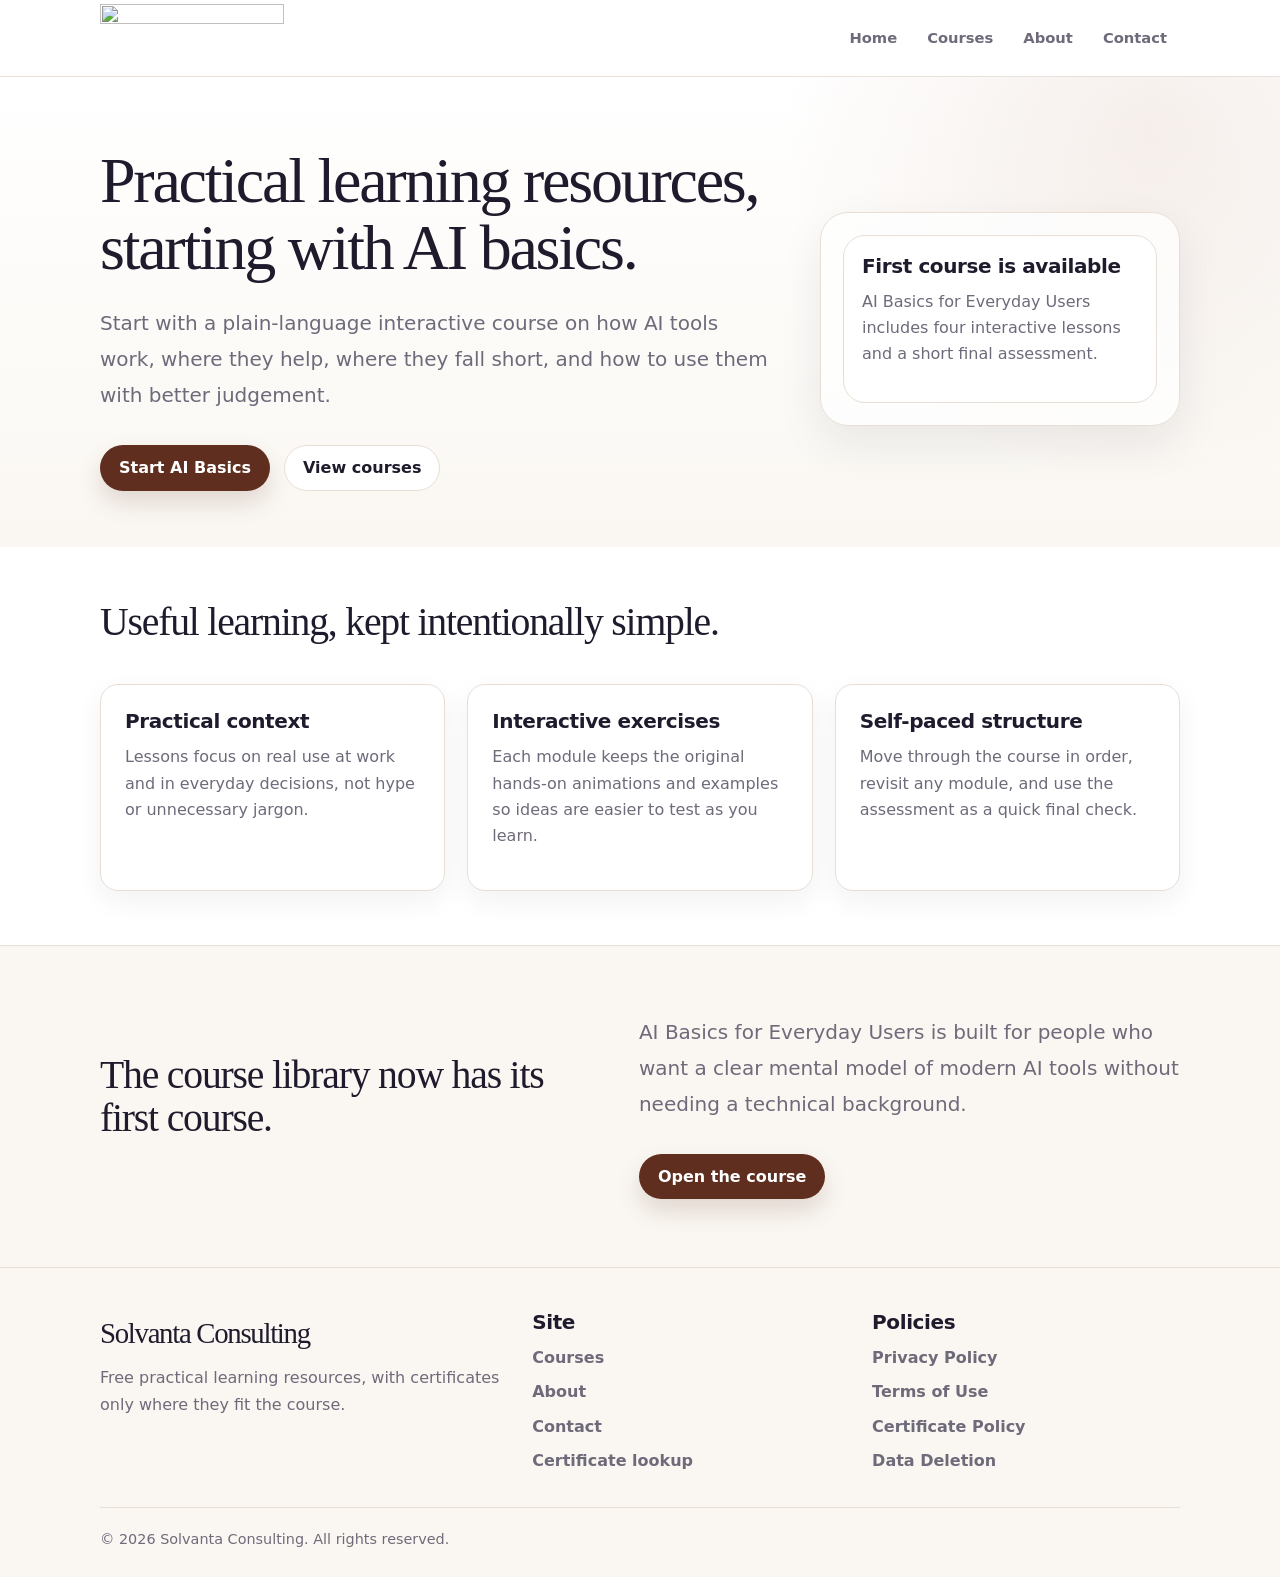
==== commit 1131b32d: "Revert Solvanta redesigns made in ChatGPT (PRs #2, #3, #4) Restore the complete website tree to comm" ====
--- a/index.html
+++ b/index.html
@@ -1,44 +1,129 @@
-<!doctype html>
-<html lang="en">
+<!DOCTYPE html>
+<html lang='en'>
 <head>
-<meta charset="utf-8">
-<meta name="viewport" content="width=device-width,initial-scale=1">
-<meta name="theme-color" content="#f8fafb">
-<title>Free practical tools for everyday tasks | Solvanta</title>
-<meta name="description" content="Write clearer messages, tidy text and work out percentages with free tools that work in your browser.">
-<link rel="canonical" href="https://solvantaconsulting.com/">
-<meta property="og:type" content="website">
-<meta property="og:title" content="Free practical tools for everyday tasks | Solvanta">
-<meta property="og:description" content="Write clearer messages, tidy text and work out percentages with free tools that work in your browser.">
-<link rel="icon" href="/assets/img/favicon.svg" type="image/svg+xml">
-<link rel="stylesheet" href="/assets/css/styles.css">
-<link rel="stylesheet" href="/assets/css/solvanta-tools.css">
+<meta charset='UTF-8' />
+<meta name='viewport' content='width=device-width, initial-scale=1.0' />
+<title>Solvanta Consulting | Practical learning resources</title>
+<meta name='description' content='Solvanta Consulting offers practical learning resources, starting with AI Basics for Everyday Users.' />
+<link rel='stylesheet' href='assets/css/styles.css' />
 </head>
-<body class="sv-site">
-<a href="#main-content" class="skip-link">Skip to main content</a>
-<header class="site-header">
-<div class="header-inner">
-<a href="/" class="brand-link" aria-label="Solvanta home"><span class="brand-mark"><img src="/assets/img/logo-icon.svg" width="42" height="42" alt=""></span><span class="brand-text"><span class="brand-name">Solvanta</span></span></a>
-<button class="nav-toggle" type="button" data-nav-toggle aria-expanded="false" aria-controls="site-main-nav" aria-label="Open navigation menu"><span aria-hidden="true"></span></button>
-<nav class="site-nav" id="site-main-nav" data-nav-menu aria-label="Main navigation">
-<a href="/">Home</a><a href="/tools/">Free tools</a><a href="/about/">About</a><a href="/contact/">Contact</a>
+<body>
+<a class='skip-link' href='#main-content'>Skip to main content</a>
+
+<header class='site-header'>
+<div class='header-inner'>
+<a class='brand-link' href='/' aria-label='Solvanta Consulting home'>
+<span class='brand-mark' aria-hidden='true'>
+<img src='assets/img/logo-icon.svg' alt='' width='48' height='48' />
+</span>
+<span class='brand-text'>
+<span class='brand-name'>Solvanta Consulting</span>
+</span>
+</a>
+<button class='nav-toggle' type='button' aria-label='Open navigation menu' aria-expanded='false' data-nav-toggle>
+<span aria-hidden='true'></span>
+</button>
+<nav class='site-nav' aria-label='Main navigation' data-nav-menu>
+<a href='/'>Home</a>
+<a href='/courses/'>Courses</a>
+<a href='/about/'>About</a>
+<a href='/contact/'>Contact</a>
 </nav>
 </div>
-</header><main id="main-content">
-<section class="sv-hero"><div class="sv-shell sv-hero-grid">
-  <div><p class="sv-small">A useful corner of the internet</p><h1>Make the little things easier.</h1><p class="sv-hero-intro">Write a clearer message. Tidy messy text. Make sense of a number. Small, practical tools that help you get on with your day.</p><div class="sv-actions"><a class="sv-btn" href="/tools/">Open free tools</a><a class="sv-link" href="#what-you-can-do">What can I do here?</a></div><p class="sv-note">No sign-up. No subscription. Just useful tools.</p></div>
-  <div class="sv-preview" aria-label="A message writing example"><div class="sv-preview-head"><span>Everyday task</span><span>01 / Write clearly</span></div><h2>Need to ask for an update?</h2><p class="sv-sample-label">Instead of</p><p class="sv-sample-old">"Any update?"</p><p class="sv-sample-label">Try</p><blockquote class="sv-sample-new">"Hi, could you share an update on the report when you have a moment? It would help me plan the next step. Thanks!"</blockquote><a href="/tools/#message-tool">Build your own message <span aria-hidden="true">↗</span></a></div>
-</div></section>
-<section class="sv-section" id="what-you-can-do"><div class="sv-shell"><div class="sv-heading"><div><p class="sv-small">Start here</p><h2>What do you need help with?</h2></div><p>Pick a tool and use it straight away. No long explanations or accounts to set up.</p></div><div class="sv-grid">
-<a class="sv-tool-card" href="/tools/#message-tool"><span class="sv-card-num">01</span><span class="sv-card-symbol" aria-hidden="true">✎</span><h3>Write a better message</h3><p>Turn a few details into a friendly, professional message you can edit and send.</p><span class="sv-card-end">Open message builder <span aria-hidden="true">↗</span></span></a>
-<a class="sv-tool-card" href="/tools/#text-tool"><span class="sv-card-num">02</span><span class="sv-card-symbol" aria-hidden="true">≡</span><h3>Clean up messy text</h3><p>Fix spacing, remove empty lines, or turn copied text into a readable list.</p><span class="sv-card-end">Open text cleaner <span aria-hidden="true">↗</span></span></a>
-<a class="sv-tool-card" href="/tools/#percent-tool"><span class="sv-card-num">03</span><span class="sv-card-symbol" aria-hidden="true">%</span><h3>Calculate a percentage</h3><p>Find a percentage, compare two numbers, or work out a change in seconds.</p><span class="sv-card-end">Open calculator <span aria-hidden="true">↗</span></span></a>
-</div></div></section>
-<section class="sv-values"><div class="sv-shell sv-values-grid"><div><p class="sv-small">Our approach</p><h2>Helpful beats complicated.</h2></div><div><p>The tools work in your browser and don't send what you type to us. They're deliberately small, so you can finish a task instead of learning another app.</p><p>If there's an everyday problem you'd like a tool for, we'd like to hear it.</p><a class="sv-btn sv-btn-light" href="/contact/">Suggest a useful tool</a></div></div></section>
-</main><footer class="site-footer"><div class="container footer-layout">
-<div class="footer-brand"><p class="footer-title">Solvanta</p><p class="muted">Simple tools for everyday tasks. Free to use, no account required.</p><p class="footer-mini">Made to be useful.</p></div>
-<div><h3>Explore</h3><nav class="footer-links" aria-label="Explore"><a data-footer-link href="/tools/">Free tools</a><a data-footer-link href="/about/">About</a><a data-footer-link href="/contact/">Contact</a><a data-footer-link href="/verify/">Existing certificate lookup</a></nav></div>
-<div><h3>Information</h3><nav class="footer-links" aria-label="Information"><a data-footer-link href="/privacy-policy/">Privacy policy</a><a data-footer-link href="/terms/">Terms of use</a><a data-footer-link href="/certificate-policy/">Certificate policy</a><a data-footer-link href="/data-deletion/">Data deletion</a></nav></div>
-</div><div class="container footer-bottom"><span>© <span data-current-year></span> Solvanta.</span><span><a href="mailto:helpdesk@solvantaconsulting.com">helpdesk@solvantaconsulting.com</a></span></div></footer>
-<script src="/assets/js/main.js"></script>
-</body></html>+</header>
+
+<main id='main-content'>
+
+<section class='hero'>
+<div class='container hero-layout'>
+<div class='hero-copy'>
+<h1>Practical learning resources, starting with AI basics.</h1>
+<p class='lead'>
+Start with a plain-language interactive course on how AI tools work, where they help, where they fall short, and how to use them with better judgement.
+</p>
+<div class='hero-actions'>
+<a class='btn btn-primary' href='/courses/ai-basics-everyday/'>Start AI Basics</a>
+<a class='btn btn-secondary' href='/courses/'>View courses</a>
+</div>
+</div>
+<aside class='hero-panel home-hero-note' aria-label='Current course status'>
+<div class='hero-panel-card'>
+<h3>First course is available</h3>
+<p class='muted'>AI Basics for Everyday Users includes four interactive lessons and a short final assessment.</p>
+</div>
+</aside>
+</div>
+</section>
+
+<section class='section section-compact'>
+<div class='container'>
+<h2>Useful learning, kept intentionally simple.</h2>
+<div class='grid grid-3 mt-40'>
+<article class='card'>
+<h3>Practical context</h3>
+<p>Lessons focus on real use at work and in everyday decisions, not hype or unnecessary jargon.</p>
+</article>
+<article class='card'>
+<h3>Interactive exercises</h3>
+<p>Each module keeps the original hands-on animations and examples so ideas are easier to test as you learn.</p>
+</article>
+<article class='card'>
+<h3>Self-paced structure</h3>
+<p>Move through the course in order, revisit any module, and use the assessment as a quick final check.</p>
+</article>
+</div>
+</div>
+</section>
+
+<section class='section section-soft section-border'>
+<div class='container grid grid-2'>
+<div>
+<h2>The course library now has its first course.</h2>
+</div>
+<div>
+<p class='lead'>
+AI Basics for Everyday Users is built for people who want a clear mental model of modern AI tools without needing a technical background.
+</p>
+<div class='hero-actions'>
+<a class='btn btn-primary' href='/courses/ai-basics-everyday/'>Open the course</a>
+</div>
+</div>
+</div>
+</section>
+
+</main>
+
+<footer class='site-footer'>
+<div class='container footer-layout'>
+<div class='footer-brand'>
+<p class='footer-title'>Solvanta Consulting</p>
+<p class='muted'>Free practical learning resources, with certificates only where they fit the course.</p>
+</div>
+<div>
+<h3>Site</h3>
+<nav class='footer-links' aria-label='Footer site links'>
+<a data-footer-link href='/courses/'>Courses</a>
+<a data-footer-link href='/about/'>About</a>
+<a data-footer-link href='/contact/'>Contact</a>
+<a data-footer-link href='/verify/'>Certificate lookup</a>
+</nav>
+</div>
+<div>
+<h3>Policies</h3>
+<nav class='footer-links' aria-label='Footer policy links'>
+<a data-footer-link href='/privacy-policy/'>Privacy Policy</a>
+<a data-footer-link href='/terms/'>Terms of Use</a>
+<a data-footer-link href='/certificate-policy/'>Certificate Policy</a>
+<a data-footer-link href='/data-deletion/'>Data Deletion</a>
+</nav>
+</div>
+</div>
+<div class='container footer-bottom'>
+&copy; <span data-current-year></span> Solvanta Consulting. All rights reserved.
+</div>
+</footer>
+
+<script src='assets/js/config.js?v=2'></script>
+<script src='assets/js/main.js'></script>
+</body>
+</html>
--- a/assets/css/styles.css
+++ b/assets/css/styles.css
@@ -1,119 +1,1182 @@
-/* Solvanta's shared design system: every page uses the same header, footer, typography and responsive foundation. */
+/* =========================================================
+   Solvanta Consulting
+   Shared Brand Styles
+   Tagline: Simple courses. Practical exercises. Support when it matters.
+   ========================================================= */
+
 :root {
- --font-body: -apple-system, BlinkMacSystemFont, "Segoe UI", Arial, sans-serif;
- --font-display: -apple-system, BlinkMacSystemFont, "Segoe UI", Arial, sans-serif;
- --sv-ink: #192a32; --sv-ink-2: #52616a; --sv-bg: #f8fafb; --sv-white: #ffffff; --sv-soft: #eef3f2; --sv-line: #dce5e5; --sv-accent: #176c64; --sv-accent-dark: #0d514a; --sv-focus: #cb773b;
- --color-primary:var(--sv-accent);--color-primary-dark:var(--sv-accent-dark);--color-muted:var(--sv-ink-2);--color-text:var(--sv-ink);--color-border:var(--sv-line);
-}
-*,*::before,*::after {box-sizing:border-box}
-html,body {margin:0;min-width:0;overflow-x:clip}
-body {font-family:var(--font-body);background:var(--sv-bg);color:var(--sv-ink);font-size:16px;line-height:1.6;-webkit-font-smoothing:antialiased}
-img,svg {max-width:100%;height:auto}
-button,input,textarea,select {font:inherit}
-button {cursor:pointer}
-a {color:var(--sv-accent)}
-a:hover {color:var(--sv-accent-dark)}
-:focus-visible {outline:3px solid var(--sv-focus);outline-offset:3px}
-p {margin-top:0}
-h1,h2,h3 {line-height:1.18}
-.container,.container-narrow {width:min(100% - 56px,1150px);margin-inline:auto}
-.container-narrow {max-width:780px}
-.skip-link {position:fixed;top:-120px;left:15px;z-index:1000;background:var(--sv-ink);color:#fff;padding:12px 18px;border-radius:6px;text-decoration:none}
-.skip-link:focus {top:12px;color:#fff}
-.site-header {position:relative;z-index:50;background:var(--sv-bg);border-bottom:1px solid var(--sv-line)}
-.header-inner {width:min(100% - 56px,1150px);min-height:78px;margin-inline:auto;display:flex;align-items:center;justify-content:space-between;gap:22px}
-.brand-link {display:inline-flex;gap:11px;align-items:center;min-width:0;text-decoration:none;color:var(--sv-ink)}
-.brand-link:hover {color:var(--sv-accent)}
-.brand-mark {display:inline-flex;align-items:center;justify-content:center;flex-shrink:0;width:44px;height:44px}
-.brand-mark img {display:block;width:42px;height:42px;object-fit:contain}
-.brand-text {display:inline-flex;flex-direction:column;justify-content:center}
-.brand-name {font-size:1.33rem;font-weight:760;letter-spacing:-.035em;line-height:1.1}
-.site-nav {display:flex;align-items:center;justify-content:flex-end;gap:clamp(12px,2.5vw,30px)}
-.site-nav a {position:relative;display:inline-flex;align-items:center;min-height:44px;padding:7px 0;text-decoration:none;color:var(--sv-ink-2);font-size:.95rem;font-weight:660;white-space:nowrap}
-.site-nav a:hover,.site-nav a.active,.site-nav a[aria-current="page"] {color:var(--sv-accent)}
-.site-nav a.active::after {content:"";display:block;position:absolute;bottom:5px;left:0;right:0;height:2px;background:var(--sv-accent);border-radius:2px}
-.nav-toggle {display:none;align-items:center;justify-content:center;width:44px;height:44px;flex:0 0 auto;border:1px solid var(--sv-line);border-radius:8px;background:#fff;color:var(--sv-ink)}
-.nav-toggle span,.nav-toggle span::before,.nav-toggle span::after {display:block;position:relative;width:20px;height:2px;background:currentColor;border-radius:2px}
-.nav-toggle span::before,.nav-toggle span::after {position:absolute;content:"";left:0}
-.nav-toggle span::before {top:-6px}
-.nav-toggle span::after {top:6px}
-.nav-toggle[aria-expanded="true"] span {background:transparent}
-.nav-toggle[aria-expanded="true"] span::before {top:0;transform:rotate(45deg)}
-.nav-toggle[aria-expanded="true"] span::after {top:0;transform:rotate(-45deg)}
-.site-footer {background:#fff;border-top:1px solid var(--sv-line);padding-top:58px}
-.footer-layout {display:grid;grid-template-columns:minmax(0,1.4fr) minmax(0,.8fr) minmax(0,.8fr);gap:clamp(30px,7vw,100px);padding-bottom:48px}
-.footer-title {margin:0 0 12px;color:var(--sv-ink);font-size:1.35rem;line-height:1.2;font-weight:750;letter-spacing:-.035em}
-.footer-brand p.muted {max-width:300px;color:var(--sv-ink-2);font-size:.94rem;line-height:1.7}
-.footer-mini {font-size:.85rem;color:var(--sv-ink-2)}
-.footer-layout h3 {font-family:var(--font-body);font-size:.89rem;font-weight:800;letter-spacing:0;color:var(--sv-ink);margin:0 0 16px}
-.footer-links {display:grid;gap:10px}
-.footer-links a {text-decoration:none;color:var(--sv-ink-2);font-size:.93rem;line-height:1.45}
-.footer-links a:hover,.footer-links a.active {color:var(--sv-accent);text-decoration:underline;text-underline-offset:4px}
-.footer-bottom {display:flex;align-items:center;justify-content:space-between;gap:12px;border-top:1px solid var(--sv-line);padding-block:18px 24px;color:var(--sv-ink-2);font-size:.84rem}
-.footer-bottom a {color:inherit;text-underline-offset:4px}
-.sv-site .sv-page-top--compact {padding-block:clamp(62px,8vw,93px)}
-.sv-site .sv-page-heading h1 {max-width:970px;margin:13px 0 23px;font-size:clamp(2.8rem,5.5vw,5.4rem)}
-.sv-site .sv-page-heading>p:last-child {max-width:740px}
-.sv-page-heading>.sv-small {margin:0}
-.sv-article-area {padding-block:clamp(56px,7vw,94px)}
-.sv-article-layout {display:grid;grid-template-columns:minmax(210px,.55fr) minmax(0,1.45fr);gap:clamp(40px,8vw,110px)}
-.sv-document-aside {position:sticky;top:30px;align-self:start;border-top:2px solid var(--sv-accent);padding-top:22px}
-.sv-document-aside p:not(.sv-small) {font-size:.95rem;line-height:1.7;margin:12px 0 20px}
-.sv-updated {margin:0 0 30px;font-size:.88rem;font-weight:650;color:var(--sv-ink-2)}
-.sv-article-section {padding-block:23px 29px;border-top:1px solid var(--sv-line)}
-.sv-article-section:first-of-type {border-top:0;padding-top:0}
-.sv-article-section h2 {font-size:clamp(1.35rem,2.4vw,1.85rem);line-height:1.3;letter-spacing:-.02em;margin:0 0 14px;font-weight:720}
-.sv-article-section p {font-size:1.015rem;line-height:1.8;margin:0 0 16px}
-.sv-article-section p:last-child {margin:0}
-.sv-panel-heading {font-size:clamp(1.3rem,2.3vw,1.8rem)!important;margin:0 0 10px}
-.sv-verify-column {min-width:0;display:grid;align-content:start;gap:20px}
-.sv-side-copy h2 {font-size:clamp(1.9rem,3vw,2.6rem);margin-top:0}
-.sv-side-copy p {font-size:1.05rem;line-height:1.78}
-.sv-side-copy p strong {color:var(--sv-ink)}
-.sv-mini-disclaimer {font-size:.93rem!important}
-.sv-verify-column .sv-panel>p {font-size:.9rem;margin-bottom:24px}
-.sv-verify-column code {padding:3px 5px;border-radius:4px;background:var(--sv-soft);color:var(--sv-ink);font-size:.88rem;overflow-wrap:anywhere}
-.sv-verify-column .form-status,.sv-panel .form-status {min-height:20px;margin:15px 0 0;font-size:.94rem;color:var(--sv-ink-2)}
-.form-status.error {color:#a13120!important;font-weight:650}
-.form-status.success {color:var(--sv-accent)!important;font-weight:700}
-.status-box {padding:27px;background:#fff;border:1px solid var(--sv-line);border-radius:13px}
-.hidden,.status-box.hidden {display:none!important}
-.status-box.valid {border-color:#7cbbb0;background:#eef8f5}
-.status-box.invalid {border-color:#e9c3b2;background:#fff5ef}
-.status-label {display:inline-block;font-size:.82rem;font-weight:770;color:var(--sv-ink-2)}
-.status-label.valid {color:var(--sv-accent-dark)}
-.status-label.invalid {color:#a34226}
-.status-box h3 {font-size:1.4rem;margin:8px 0 22px}
-.status-box p {font-size:.96rem}
-.result-row {display:grid;grid-template-columns:minmax(125px,.65fr) minmax(0,1fr);gap:16px;padding:11px 0;border-top:1px solid var(--sv-line);font-size:.94rem}
-.result-label {color:var(--sv-ink-2)}
-.result-value {color:var(--sv-ink);font-weight:720;overflow-wrap:anywhere}
-.sv-info-grid {display:grid;grid-template-columns:repeat(2,minmax(0,1fr));gap:20px}
-.sv-info-tile {padding:32px;background:#fff;border:1px solid var(--sv-line);border-radius:13px}
-.sv-info-tile h2 {font-size:clamp(1.6rem,2.6vw,2.3rem);margin:22px 0 15px}
-.sv-info-tile p {font-size:1.02rem;max-width:450px}
-.sv-info-tile a {display:inline-flex;margin-top:10px;font-weight:760}
-@media(max-width:800px) {
- .header-inner {width:min(100% - 34px,1150px);min-height:70px}
- .nav-toggle {display:inline-flex}
- .site-nav {display:none;position:absolute;top:calc(100% - 1px);left:0;right:0;background:var(--sv-bg);padding:14px max(17px,calc((100% - 1150px)/2)) 20px;border-bottom:1px solid var(--sv-line);box-shadow:0 18px 25px rgba(0,0,0,.07);flex-direction:column;align-items:stretch;gap:2px}
- .site-nav.open {display:flex}
- .site-nav a {padding:11px 0;min-height:44px;font-size:1.02rem}
- .site-nav a.active::after {display:none}
- .footer-layout {grid-template-columns:repeat(2,minmax(0,1fr));gap:35px 30px}
- .footer-brand {grid-column:1/-1}
- .sv-article-layout {grid-template-columns:1fr;gap:38px}
- .sv-document-aside {position:static}
- .sv-info-grid {grid-template-columns:1fr}
-}
-@media(max-width:520px){
- .container,.container-narrow {width:min(100% - 28px,1150px)}
- .header-inner {width:min(100% - 28px,1150px)}
- .brand-name {font-size:1.25rem}
- .site-footer {padding-top:45px}
- .footer-layout {gap:24px 14px}
- .footer-bottom {align-items:flex-start;flex-direction:column;gap:6px}
- .sv-article-section p {font-size:.99rem}
- .result-row {grid-template-columns:1fr;gap:4px}
-}
-@media(prefers-reduced-motion:reduce){*,*::before,*::after{transition-duration:0.01ms!important;animation-duration:0.01ms!important;scroll-behavior:auto!important}}
+  --color-primary: #9a4f2f;
+  --color-primary-dark: #5f2e1f;
+  --color-bg: #ffffff;
+  --color-soft: #faf7f2;
+  --color-soft-strong: #f3eadf;
+  --color-text: #1f1b2d;
+  --color-muted: #6f6a7a;
+  --color-border: #e8ded4;
+  --color-success: #157f63;
+  --color-warning: #b7791f;
+  --color-error: #b42318;
+  --color-info: #3b5b7a;
+
+  --shadow-soft: 0 18px 45px rgba(31, 27, 45, 0.08);
+  --shadow-card: 0 10px 28px rgba(31, 27, 45, 0.06);
+
+  --radius-sm: 12px;
+  --radius-md: 18px;
+  --radius-lg: 28px;
+
+  --container: 1120px;
+  --header-height: 76px;
+
+  --font-body: Inter, system-ui, -apple-system, BlinkMacSystemFont, "Segoe UI", Arial, sans-serif;
+  --font-display: Georgia, "Times New Roman", serif;
+}
+
+/* =========================================================
+   Base
+   ========================================================= */
+
+* {
+  box-sizing: border-box;
+}
+
+html {
+  min-height: 100%;
+  scroll-behavior: smooth;
+}
+
+body {
+  margin: 0;
+  min-height: 100vh;
+  background: var(--color-bg);
+  color: var(--color-text);
+  font-family: var(--font-body);
+  font-size: 16px;
+  line-height: 1.65;
+  text-rendering: optimizeLegibility;
+  -webkit-font-smoothing: antialiased;
+}
+
+img,
+svg {
+  max-width: 100%;
+  height: auto;
+}
+
+a {
+  color: inherit;
+}
+
+button,
+input,
+textarea,
+select {
+  font: inherit;
+}
+
+button {
+  cursor: pointer;
+}
+
+::selection {
+  background: rgba(154, 79, 47, 0.18);
+}
+
+/* =========================================================
+   Layout helpers
+   ========================================================= */
+
+.container {
+  width: min(100% - 32px, var(--container));
+  margin-inline: auto;
+}
+
+.container-narrow {
+  width: min(100% - 32px, 860px);
+  margin-inline: auto;
+}
+
+.section {
+  padding: 88px 0;
+}
+
+.section-soft {
+  background: var(--color-soft);
+}
+
+.section-border {
+  border-top: 1px solid var(--color-border);
+}
+
+.page-intro {
+  padding: 72px 0 44px;
+  border-bottom: 1px solid var(--color-border);
+  background:
+    radial-gradient(circle at top right, rgba(154, 79, 47, 0.08), transparent 34%),
+    var(--color-bg);
+}
+
+.page-intro p {
+  max-width: 760px;
+}
+
+.grid {
+  display: grid;
+  gap: 24px;
+}
+
+.grid-2 {
+  grid-template-columns: repeat(2, minmax(0, 1fr));
+}
+
+.grid-3 {
+  grid-template-columns: repeat(3, minmax(0, 1fr));
+}
+
+.grid-auto {
+  grid-template-columns: repeat(auto-fit, minmax(260px, 1fr));
+}
+
+/* =========================================================
+   Typography
+   ========================================================= */
+
+h1,
+h2,
+h3,
+h4,
+p {
+  margin-top: 0;
+}
+
+h1,
+h2,
+.display-title {
+  font-family: var(--font-display);
+  letter-spacing: -0.055em;
+  font-weight: 500;
+  line-height: 0.98;
+}
+
+h1 {
+  max-width: 980px;
+  margin-bottom: 24px;
+  font-size: clamp(3rem, 8vw, 6.5rem);
+}
+
+h2 {
+  margin-bottom: 18px;
+  font-size: clamp(2.15rem, 5vw, 4.2rem);
+}
+
+h3 {
+  margin-bottom: 10px;
+  font-size: 1.25rem;
+  line-height: 1.25;
+  letter-spacing: -0.02em;
+}
+
+h4 {
+  margin-bottom: 8px;
+  font-size: 1rem;
+  letter-spacing: -0.01em;
+}
+
+.lead {
+  max-width: 780px;
+  color: var(--color-muted);
+  font-size: clamp(1.05rem, 2vw, 1.25rem);
+  line-height: 1.8;
+}
+
+.muted {
+  color: var(--color-muted);
+}
+
+.kicker {
+  display: inline-flex;
+  align-items: center;
+  gap: 12px;
+  margin-bottom: 18px;
+  color: var(--color-primary);
+  font-size: 0.76rem;
+  font-weight: 800;
+  letter-spacing: 0.16em;
+  text-transform: uppercase;
+}
+
+.kicker::before {
+  content: "";
+  width: 38px;
+  height: 1px;
+  background: var(--color-primary);
+}
+
+/* =========================================================
+   Header / Navigation
+   ========================================================= */
+
+.site-header {
+  position: sticky;
+  top: 0;
+  z-index: 100;
+  min-height: var(--header-height);
+  border-bottom: 1px solid rgba(232, 222, 212, 0.9);
+  background: rgba(255, 255, 255, 0.92);
+  backdrop-filter: blur(14px);
+}
+
+.header-inner {
+  width: min(100% - 32px, 1240px);
+  min-height: var(--header-height);
+  margin-inline: auto;
+  display: flex;
+  align-items: center;
+  justify-content: space-between;
+  gap: 24px;
+}
+
+.brand-link {
+  display: inline-flex;
+  align-items: center;
+  gap: 14px;
+  min-width: 0;
+  color: var(--color-text);
+  text-decoration: none;
+}
+
+.brand-mark {
+  width: 48px;
+  height: 48px;
+  flex: 0 0 auto;
+  display: grid;
+  place-items: center;
+}
+
+.brand-mark img {
+  width: 48px;
+  height: 48px;
+  display: block;
+  object-fit: contain;
+}
+
+.brand-text {
+  display: grid;
+  gap: 0;
+}
+
+.brand-name {
+  font-family: var(--font-display);
+  font-size: 1.55rem;
+  line-height: 1;
+  letter-spacing: -0.045em;
+}
+
+.brand-tagline {
+  margin-top: 3px;
+  color: var(--color-muted);
+  font-size: 0.72rem;
+  font-weight: 700;
+  letter-spacing: 0.04em;
+}
+
+.site-nav {
+  display: flex;
+  align-items: center;
+  gap: 4px;
+}
+
+.site-nav a {
+  border-radius: 999px;
+  padding: 10px 13px;
+  color: var(--color-muted);
+  text-decoration: none;
+  font-size: 0.92rem;
+  font-weight: 700;
+  transition: 0.18s ease;
+}
+
+.site-nav a:hover,
+.site-nav a.active {
+  background: var(--color-soft);
+  color: var(--color-primary-dark);
+}
+
+.nav-toggle {
+  display: none;
+  width: 44px;
+  height: 44px;
+  border: 1px solid var(--color-border);
+  border-radius: 999px;
+  background: var(--color-bg);
+  color: var(--color-text);
+  align-items: center;
+  justify-content: center;
+}
+
+.nav-toggle span {
+  position: relative;
+  width: 18px;
+  height: 2px;
+  background: currentColor;
+  display: block;
+}
+
+.nav-toggle span::before,
+.nav-toggle span::after {
+  content: "";
+  position: absolute;
+  left: 0;
+  width: 18px;
+  height: 2px;
+  background: currentColor;
+}
+
+.nav-toggle span::before {
+  top: -6px;
+}
+
+.nav-toggle span::after {
+  top: 6px;
+}
+
+/* =========================================================
+   Hero
+   ========================================================= */
+
+.hero {
+  padding: 92px 0 76px;
+  background:
+    radial-gradient(circle at 90% 10%, rgba(154, 79, 47, 0.09), transparent 30%),
+    linear-gradient(180deg, var(--color-bg), var(--color-soft));
+}
+
+.hero-layout {
+  display: grid;
+  grid-template-columns: minmax(0, 1.08fr) minmax(280px, 0.72fr);
+  gap: 56px;
+  align-items: center;
+}
+
+.hero-copy {
+  max-width: 850px;
+}
+
+.hero-actions {
+  display: flex;
+  flex-wrap: wrap;
+  gap: 14px;
+  margin-top: 32px;
+}
+
+.hero-panel {
+  border: 1px solid var(--color-border);
+  border-radius: var(--radius-lg);
+  padding: 30px;
+  background: rgba(255, 255, 255, 0.78);
+  box-shadow: var(--shadow-soft);
+}
+
+.hero-panel-card {
+  border-radius: 22px;
+  padding: 22px;
+  background: var(--color-bg);
+  border: 1px solid var(--color-border);
+}
+
+.hero-panel-card + .hero-panel-card {
+  margin-top: 16px;
+}
+
+.hero-panel-label {
+  color: var(--color-primary);
+  font-size: 0.76rem;
+  font-weight: 800;
+  letter-spacing: 0.12em;
+  text-transform: uppercase;
+}
+
+/* =========================================================
+   Buttons
+   ========================================================= */
+
+.btn {
+  display: inline-flex;
+  align-items: center;
+  justify-content: center;
+  min-height: 44px;
+  border-radius: 999px;
+  padding: 12px 18px;
+  border: 1px solid transparent;
+  text-decoration: none;
+  font-weight: 800;
+  line-height: 1.2;
+  transition: transform 0.18s ease, box-shadow 0.18s ease, background 0.18s ease;
+}
+
+.btn:hover {
+  transform: translateY(-2px);
+}
+
+.btn-primary {
+  background: var(--color-primary-dark);
+  color: #ffffff;
+  box-shadow: 0 12px 24px rgba(95, 46, 31, 0.16);
+}
+
+.btn-primary:hover {
+  background: var(--color-primary);
+}
+
+.btn-secondary {
+  background: var(--color-bg);
+  color: var(--color-text);
+  border-color: var(--color-border);
+}
+
+.btn-secondary:hover {
+  border-color: var(--color-primary);
+}
+
+.btn-text {
+  padding-left: 0;
+  padding-right: 0;
+  border-radius: 0;
+  border-bottom: 2px solid rgba(154, 79, 47, 0.28);
+  color: var(--color-primary-dark);
+}
+
+.btn-text:hover {
+  transform: none;
+}
+
+/* =========================================================
+   Cards
+   ========================================================= */
+
+.card {
+  border: 1px solid var(--color-border);
+  border-radius: var(--radius-md);
+  padding: 26px;
+  background: var(--color-bg);
+  box-shadow: var(--shadow-card);
+}
+
+.card-soft {
+  background: var(--color-soft);
+}
+
+.card-icon {
+  width: 48px;
+  height: 48px;
+  margin-bottom: 18px;
+  border-radius: 16px;
+  background: rgba(154, 79, 47, 0.1);
+  color: var(--color-primary-dark);
+  display: grid;
+  place-items: center;
+  font-weight: 900;
+}
+
+.card p {
+  color: var(--color-muted);
+}
+
+.card-link {
+  display: inline-flex;
+  margin-top: 12px;
+  color: var(--color-primary-dark);
+  text-decoration: none;
+  font-weight: 800;
+}
+
+.card-link:hover {
+  text-decoration: underline;
+}
+
+/* =========================================================
+   Forms
+   ========================================================= */
+
+.form {
+  display: grid;
+  gap: 16px;
+}
+
+.form-row {
+  display: grid;
+  gap: 8px;
+}
+
+label {
+  color: var(--color-text);
+  font-weight: 800;
+}
+
+input,
+textarea,
+select {
+  width: 100%;
+  border: 1px solid var(--color-border);
+  border-radius: 14px;
+  padding: 13px 14px;
+  background: var(--color-bg);
+  color: var(--color-text);
+  outline: none;
+}
+
+textarea {
+  resize: vertical;
+}
+
+input:focus,
+textarea:focus,
+select:focus {
+  border-color: var(--color-primary);
+  box-shadow: 0 0 0 4px rgba(154, 79, 47, 0.1);
+}
+
+.checkbox-row {
+  display: grid;
+  grid-template-columns: 20px 1fr;
+  gap: 10px;
+  align-items: start;
+}
+
+.checkbox-row input {
+  width: 18px;
+  height: 18px;
+  margin-top: 4px;
+}
+
+.form-status {
+  min-height: 24px;
+  margin: 4px 0 0;
+  font-weight: 800;
+}
+
+.form-status.success {
+  color: var(--color-success);
+}
+
+.form-status.error {
+  color: var(--color-error);
+}
+
+/* =========================================================
+   Status / verification
+   ========================================================= */
+
+.status-box {
+  border: 1px solid var(--color-border);
+  border-radius: var(--radius-md);
+  padding: 24px;
+  background: var(--color-bg);
+}
+
+.status-box.valid {
+  border-color: rgba(21, 127, 99, 0.35);
+  background: rgba(21, 127, 99, 0.06);
+}
+
+.status-box.invalid,
+.status-box.error {
+  border-color: rgba(180, 35, 24, 0.35);
+  background: rgba(180, 35, 24, 0.06);
+}
+
+.status-label {
+  display: inline-flex;
+  border-radius: 999px;
+  padding: 7px 11px;
+  font-size: 0.78rem;
+  font-weight: 900;
+  letter-spacing: 0.08em;
+  text-transform: uppercase;
+}
+
+.status-label.valid {
+  color: var(--color-success);
+  background: rgba(21, 127, 99, 0.1);
+}
+
+.status-label.error {
+  color: var(--color-error);
+  background: rgba(180, 35, 24, 0.1);
+}
+
+/* =========================================================
+   Policy / content pages
+   ========================================================= */
+
+.content-page {
+  padding: 58px 0 90px;
+}
+
+.content-page article {
+  max-width: 880px;
+}
+
+.content-page h2 {
+  margin-top: 44px;
+  font-size: clamp(1.75rem, 3vw, 2.5rem);
+}
+
+.content-page h3 {
+  margin-top: 28px;
+}
+
+.content-page p,
+.content-page li {
+  color: var(--color-muted);
+}
+
+.content-page ul,
+.content-page ol {
+  padding-left: 1.3rem;
+}
+
+/* =========================================================
+   Footer
+   ========================================================= */
+
+.site-footer {
+  border-top: 1px solid var(--color-border);
+  background: var(--color-soft);
+  padding: 42px 0 26px;
+}
+
+.footer-layout {
+  display: grid;
+  grid-template-columns: 1.3fr 1fr 1fr;
+  gap: 32px;
+}
+
+.footer-brand {
+  max-width: 420px;
+}
+
+.footer-title {
+  margin-bottom: 8px;
+  font-family: var(--font-display);
+  font-size: 1.8rem;
+  letter-spacing: -0.045em;
+}
+
+.footer-links {
+  display: grid;
+  gap: 8px;
+}
+
+.footer-links a {
+  color: var(--color-muted);
+  text-decoration: none;
+  font-weight: 700;
+}
+
+.footer-links a:hover {
+  color: var(--color-primary-dark);
+}
+
+.footer-bottom {
+  margin-top: 32px;
+  padding-top: 20px;
+  border-top: 1px solid var(--color-border);
+  color: var(--color-muted);
+  font-size: 0.9rem;
+}
+
+/* =========================================================
+   Utilities
+   ========================================================= */
+
+.skip-link {
+  position: absolute;
+  left: -999px;
+  top: 10px;
+  z-index: 999;
+  background: var(--color-text);
+  color: #ffffff;
+  padding: 10px 14px;
+  border-radius: 8px;
+}
+
+.skip-link:focus {
+  left: 10px;
+}
+
+.hidden {
+  display: none !important;
+}
+
+.text-center {
+  text-align: center;
+}
+
+.mt-0 {
+  margin-top: 0;
+}
+
+.mt-24 {
+  margin-top: 24px;
+}
+
+.mt-40 {
+  margin-top: 40px;
+}
+
+/* =========================================================
+   Responsive
+   ========================================================= */
+
+@media (max-width: 1040px) {
+  .hero-layout {
+    grid-template-columns: 1fr;
+  }
+
+  .hero-panel {
+    max-width: 720px;
+  }
+
+  .grid-3 {
+    grid-template-columns: repeat(2, minmax(0, 1fr));
+  }
+
+  .footer-layout {
+    grid-template-columns: 1fr 1fr;
+  }
+}
+
+@media (max-width: 820px) {
+  :root {
+    --header-height: 70px;
+  }
+
+  .header-inner {
+    width: min(100% - 24px, 1240px);
+  }
+
+  .brand-tagline {
+    display: none;
+  }
+
+  .nav-toggle {
+    display: inline-flex;
+  }
+
+  .site-nav {
+    position: fixed;
+    left: 12px;
+    right: 12px;
+    top: calc(var(--header-height) + 10px);
+    display: none;
+    flex-direction: column;
+    align-items: stretch;
+    gap: 6px;
+    border: 1px solid var(--color-border);
+    border-radius: 20px;
+    padding: 12px;
+    background: var(--color-bg);
+    box-shadow: var(--shadow-soft);
+  }
+
+  .site-nav.open {
+    display: flex;
+  }
+
+  .site-nav a {
+    padding: 13px 14px;
+  }
+
+  .section {
+    padding: 64px 0;
+  }
+
+  .hero {
+    padding: 64px 0 58px;
+  }
+
+  .grid-2,
+  .grid-3 {
+    grid-template-columns: 1fr;
+  }
+
+  .footer-layout {
+    grid-template-columns: 1fr;
+  }
+}
+
+@media (max-width: 520px) {
+  .container,
+  .container-narrow {
+    width: min(100% - 24px, var(--container));
+  }
+
+  h1 {
+    font-size: clamp(2.55rem, 16vw, 4.2rem);
+  }
+
+  h2 {
+    font-size: clamp(2rem, 12vw, 3rem);
+  }
+
+  .brand-name {
+    font-size: 1.35rem;
+  }
+
+  .brand-mark {
+    width: 40px;
+    height: 40px;
+  }
+
+  .hero-actions {
+    align-items: stretch;
+    flex-direction: column;
+  }
+
+  .btn {
+    width: 100%;
+  }
+
+  .card {
+    padding: 22px;
+  }
+}
+
+/* =========================================================
+   Reduced motion
+   ========================================================= */
+
+@media (prefers-reduced-motion: reduce) {
+  *,
+  *::before,
+  *::after {
+    animation: none !important;
+    transition: none !important;
+    scroll-behavior: auto !important;
+  }
+}
+
+
+/* =========================================================
+  Solvanta Consulting — Additional Components
+  Status badges, result rows, form enhancements,
+  content page layouts, verification result display.
+  ========================================================= */
+
+/* Status badges */
+.status-badge {
+  display: inline-block;
+  margin-top: 12px;
+  padding: 4px 12px;
+  border-radius: 100px;
+  font-size: 0.78rem;
+  font-weight: 600;
+  letter-spacing: 0.02em;
+  text-transform: uppercase;
+}
+.status-badge.coming-soon { background: var(--color-soft-strong); color: var(--color-muted); }
+.status-badge.active, .status-badge.available { background: rgba(21,127,99,0.1); color: var(--color-success); }
+.status-badge.archived { background: var(--color-soft); color: var(--color-muted); text-decoration: line-through; }
+
+/* Verification result rows */
+.result-row {
+  display: flex;
+  gap: 16px;
+  padding: 12px 0;
+  border-bottom: 1px solid var(--color-border);
+  align-items: baseline;
+}
+.result-row:last-child { border-bottom: none; }
+.result-label { flex: 0 0 160px; font-size: 0.85rem; color: var(--color-muted); font-weight: 500; }
+.result-value { flex: 1; font-weight: 500; color: var(--color-text); word-break: break-word; }
+
+/* Status box */
+.status-box {
+  padding: 28px 32px;
+  border: 1px solid var(--color-border);
+  border-radius: var(--radius-md);
+  background: var(--color-soft);
+}
+.status-box h3 { margin-bottom: 12px; }
+.status-box.valid { border-color: rgba(21,127,99,0.3); background: rgba(21,127,99,0.04); }
+.status-box.invalid { border-color: rgba(180,35,24,0.2); background: rgba(180,35,24,0.03); }
+.status-box.error { border-color: rgba(183,121,31,0.3); background: rgba(183,121,31,0.04); }
+
+/* Status labels */
+.status-label {
+  display: inline-block;
+  padding: 5px 14px;
+  border-radius: 100px;
+  font-size: 0.78rem;
+  font-weight: 700;
+  letter-spacing: 0.04em;
+  text-transform: uppercase;
+  background: var(--color-soft-strong);
+  color: var(--color-muted);
+}
+.status-label.valid { background: rgba(21,127,99,0.12); color: var(--color-success); }
+.status-label.invalid, .status-label.error { background: rgba(180,35,24,0.1); color: var(--color-error); }
+
+/* Form enhancements */
+.form { display: flex; flex-direction: column; gap: 20px; }
+.form-row { display: flex; flex-direction: column; gap: 6px; }
+.form-row label { font-weight: 500; font-size: 0.92rem; color: var(--color-text); }
+.form-optional { font-weight: 400; color: var(--color-muted); font-size: 0.85rem; }
+.form-row input,
+.form-row textarea,
+.form-row select {
+  padding: 10px 14px;
+  border: 1.5px solid var(--color-border);
+  border-radius: var(--radius-sm);
+  background: var(--color-bg);
+  color: var(--color-text);
+  font-size: 1rem;
+  transition: border-color 0.15s;
+  width: 100%;
+}
+.form-row input:focus,
+.form-row textarea:focus,
+.form-row select:focus {
+  outline: none;
+  border-color: var(--color-primary);
+  box-shadow: 0 0 0 3px rgba(154,79,47,0.12);
+}
+.form-row textarea { resize: vertical; min-height: 120px; }
+.form-row-check { flex-direction: row; align-items: flex-start; gap: 10px; }
+.check-label { display: flex; gap: 10px; cursor: pointer; font-size: 0.9rem; color: var(--color-muted); line-height: 1.5; }
+.check-label input[type="checkbox"] { flex-shrink: 0; margin-top: 3px; width: 16px; height: 16px; accent-color: var(--color-primary); }
+.form-status { font-size: 0.9rem; min-height: 1.4em; line-height: 1.5; }
+.form-status.error { color: var(--color-error); }
+.form-status.success { color: var(--color-success); }
+
+/* Content page (prose) */
+.content-page { padding: 64px 0 88px; }
+.content-page article h2 {
+  font-size: clamp(1.4rem, 3vw, 1.9rem);
+  margin-top: 48px;
+  margin-bottom: 12px;
+  font-family: var(--font-body);
+  font-weight: 600;
+  letter-spacing: -0.01em;
+  line-height: 1.2;
+}
+.content-page article h2:first-child { margin-top: 0; }
+.content-page article h3 { font-size: 1.05rem; margin-top: 28px; color: var(--color-text); }
+.content-page article p,
+.content-page article ul,
+.content-page article ol { color: var(--color-muted); font-size: 1rem; line-height: 1.75; max-width: 720px; }
+.content-page article ul, .content-page article ol { padding-left: 20px; }
+.content-page article li { margin-bottom: 6px; }
+.content-page article a { color: var(--color-primary); text-decoration: underline; }
+
+/* Utility */
+.mt-24 { margin-top: 24px; }
+.mt-40 { margin-top: 40px; }
+.hidden { display: none !important; }
+
+/* Responsive */
+@media (max-width: 700px) {
+  .result-row { flex-direction: column; gap: 4px; }
+  .result-label { flex: none; }
+  .status-box { padding: 20px; }
+  .grid-2, .grid-3 { grid-template-columns: 1fr; }
+  .content-page article h2 { font-size: 1.3rem; }
+}
+
+
+/* =========================================================
+About Omkar section
+========================================================= */
+
+.about-omkar { margin-bottom: 40px; }
+
+.about-omkar-inner {
+   display: flex;
+   gap: 28px;
+   align-items: flex-start;
+}
+
+.about-omkar-photo {
+   flex: 0 0 auto;
+}
+
+.about-omkar-photo img {
+   width: 96px;
+   height: 96px;
+   border-radius: 50%;
+   object-fit: cover;
+   border: 2px solid var(--color-border);
+   display: block;
+}
+
+.about-omkar-initials {
+   width: 96px;
+   height: 96px;
+   border-radius: 50%;
+   background: var(--color-soft-strong);
+   color: var(--color-primary-dark);
+   font-family: var(--font-display);
+   font-size: 1.8rem;
+   font-weight: 600;
+   align-items: center;
+   justify-content: center;
+   border: 2px solid var(--color-border);
+}
+
+.about-omkar-body {
+   flex: 1;
+   min-width: 0;
+}
+
+.about-omkar-body p {
+   margin-bottom: 12px;
+   color: var(--color-muted);
+}
+
+.about-omkar-body p:last-of-type {
+   margin-bottom: 0;
+}
+
+@media (max-width: 600px) {
+   .about-omkar-inner {
+      flex-direction: column;
+      align-items: center;
+      text-align: center;
+   }
+   .about-omkar-body .hero-actions {
+      justify-content: center;
+   }
+}
+Page_Down
+
+/* About Omkar Section */
+.about-omkar {
+     padding: 4rem 0;
+}
+
+.about-omkar-layout {
+     gap: 3rem;
+     align-items: center;
+}
+
+.about-omkar-text {
+     order: 1;
+}
+
+.about-omkar-content {
+     margin: 1.5rem 0;
+}
+
+.about-omkar-content p {
+     margin: 1rem 0;
+     line-height: 1.6;
+     color: var(--color-text);
+}
+
+.about-omkar-content p:first-child {
+     margin-top: 0;
+}
+
+.about-omkar-actions {
+     margin-top: 2rem;
+}
+
+.about-omkar-photo {
+     order: 2;
+     text-align: center;
+}
+
+.profile-photo {
+     width: 100%;
+     max-width: 300px;
+     height: auto;
+     border-radius: 0.5rem;
+     box-shadow: 0 4px 12px rgba(0, 0, 0, 0.1);
+}
+
+@media (max-width: 768px) {
+     .about-omkar-layout {
+            grid-template-columns: 1fr;
+            gap: 2rem;
+     }
+
+  .about-omkar-text {
+         order: 1;
+  }
+
+  .about-omkar-photo {
+         order: 2;
+  }
+
+  .profile-photo {
+         max-width: 250px;
+  }
+
+  .about-omkar {
+         padding: 3rem 0;
+  }
+}
+Page_Up
+
+/* About Omkar - Complete Fix */
+.about-omkar {
+     padding: 4rem 0;
+}
+
+.about-omkar-layout {
+     display: grid;
+     grid-template-columns: 1fr 1fr;
+     gap: 3rem;
+     align-items: center;
+}
+
+.about-omkar-text {
+     order: 1;
+}
+
+.about-omkar-content {
+     margin: 1.5rem 0;
+}
+
+.about-omkar-content p {
+     margin: 1rem 0;
+     line-height: 1.6;
+     color: var(--color-text);
+}
+
+.about-omkar-content p:first-child {
+     margin-top: 0;
+}
+
+.about-omkar-actions {
+     margin-top: 2rem;
+}
+
+.about-omkar-photo {
+     order: 2;
+     text-align: center;
+}
+
+.profile-photo {
+     width: 100%;
+     max-width: 280px;
+     height: auto;
+     border-radius: 0.5rem;
+     box-shadow: 0 4px 12px rgba(0, 0, 0, 0.1);
+}
+
+@media (max-width: 768px) {
+     .about-omkar-layout {
+            grid-template-columns: 1fr;
+            gap: 2rem;
+     }
+
+  .about-omkar {
+         padding: 3rem 0;
+  }
+
+  .profile-photo {
+         max-width: 200px;
+  }
+}
